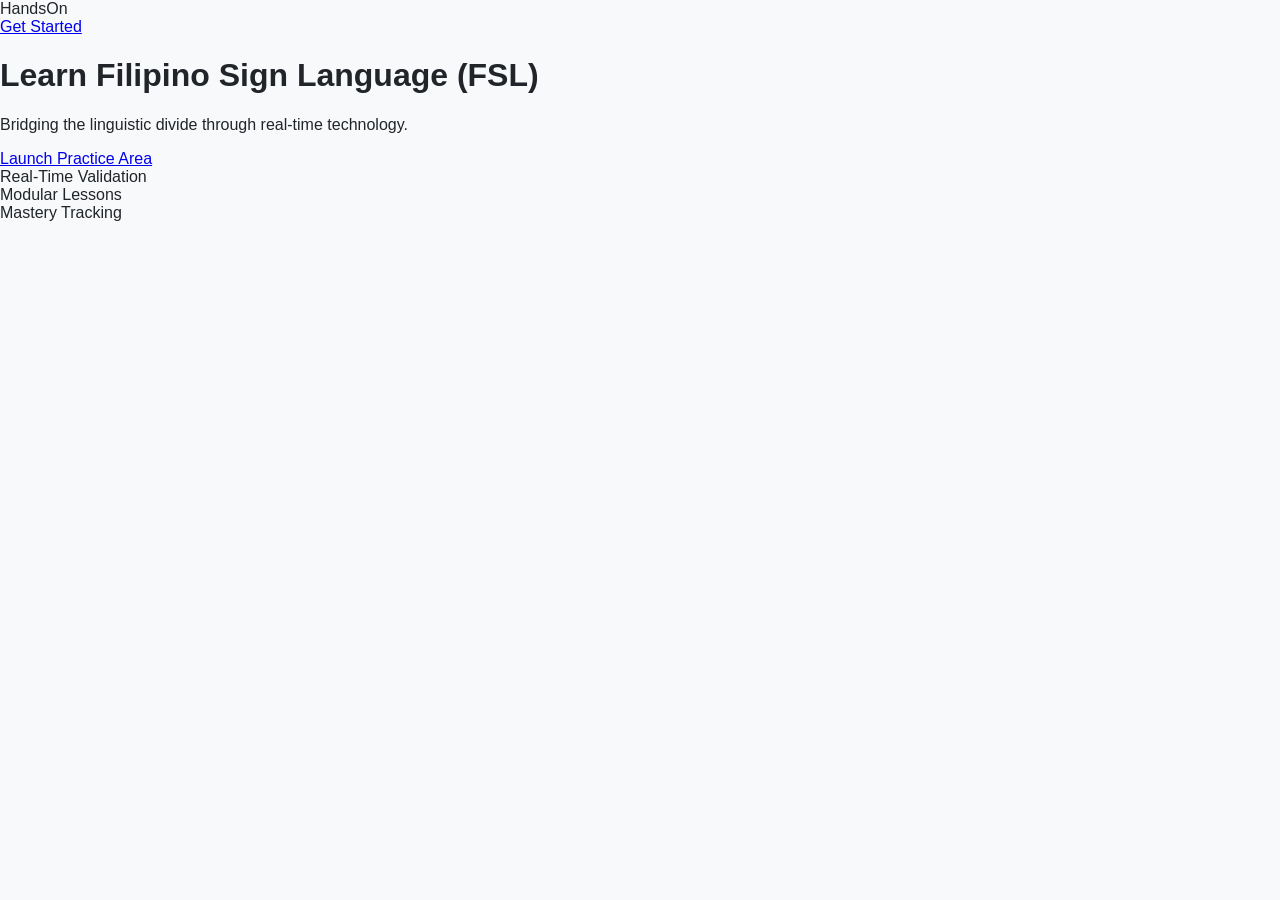
==== index.html @ fa8d662f "Add files via upload base code" ====
<!DOCTYPE html>
<html lang="en">
<head>
    <meta charset="UTF-8">
    <meta name="viewport" content="width=device-width, initial-scale=1.0">
    <title>HandsOn - FSL Learning Platform</title>
    <link rel="stylesheet" href="css/style.css">
    <link rel="stylesheet" href="css/responsive.css">
</head>
<body>
    <nav class="navbar">
        <div class="logo">HandsOn</div>
        <a href="dashboard.html" class="btn-primary">Get Started</a>
    </nav>

    <header class="hero">
        <h1>Learn Filipino Sign Language (FSL)</h1>
        <p>Bridging the linguistic divide through real-time technology.</p>
        <div class="hero-actions">
            <a href="dashboard.html" class="cta-button">Launch Practice Area</a>
        </div>
    </header>

    <section class="features">
        <div class="feature-card">Real-Time Validation</div>
        <div class="feature-card">Modular Lessons</div>
        <div class="feature-card">Mastery Tracking</div>
    </section>
</body>
</html>
---- css/style.css ----
:root {
    --primary-blue: #0047AB;
    --bg-light: #f8f9fa;
    --text-dark: #212529;
    --card-shadow: 0 4px 12px rgba(0,0,0,0.1);
}

body { margin: 0; font-family: sans-serif; background: var(--bg-light); color: var(--text-dark); }

/* Dashboard Grid Layout */
.dashboard-layout {
    display: grid;
    grid-template-columns: 250px 1fr;
    height: 100vh;
}

.video-container {
    position: relative;
    background: #000;
    border-radius: 12px;
    overflow: hidden;
    height: 400px;
}

#webcam { width: 100%; height: 100%; object-fit: cover; }

.card {
    background: white;
    padding: 20px;
    border-radius: 12px;
    box-shadow: var(--card-shadow);
    margin-bottom: 20px;
}
---- css/responsive.css ----
/* Tablet Landscape (1024x768) */
@media (max-width: 1024px) {
    .dashboard-layout {
        grid-template-columns: 80px 1fr; /* Collapse sidebar to icons */
    }
    .user-profile p { display: none; }
}

/* Minimum Laptop Target (1366x768) */
@media (max-width: 1366px) {
    .video-container { height: 350px; }
}
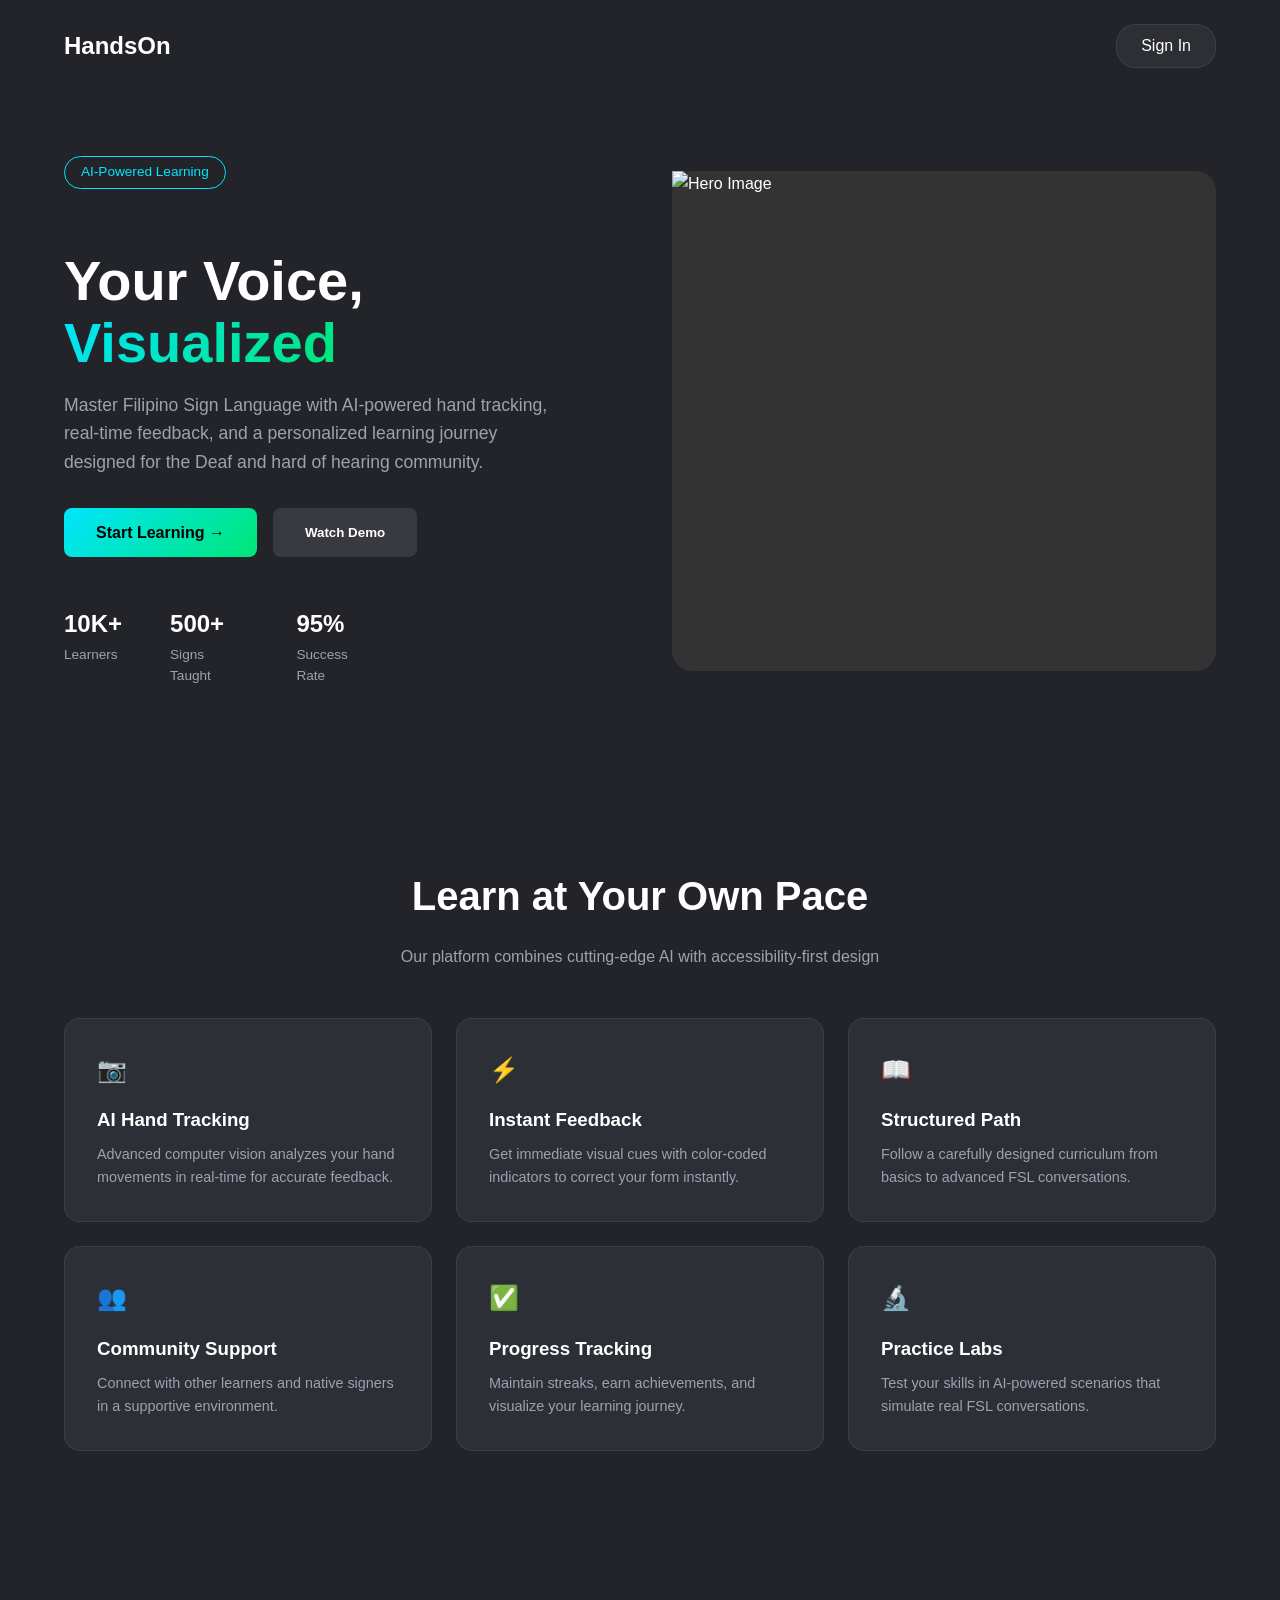
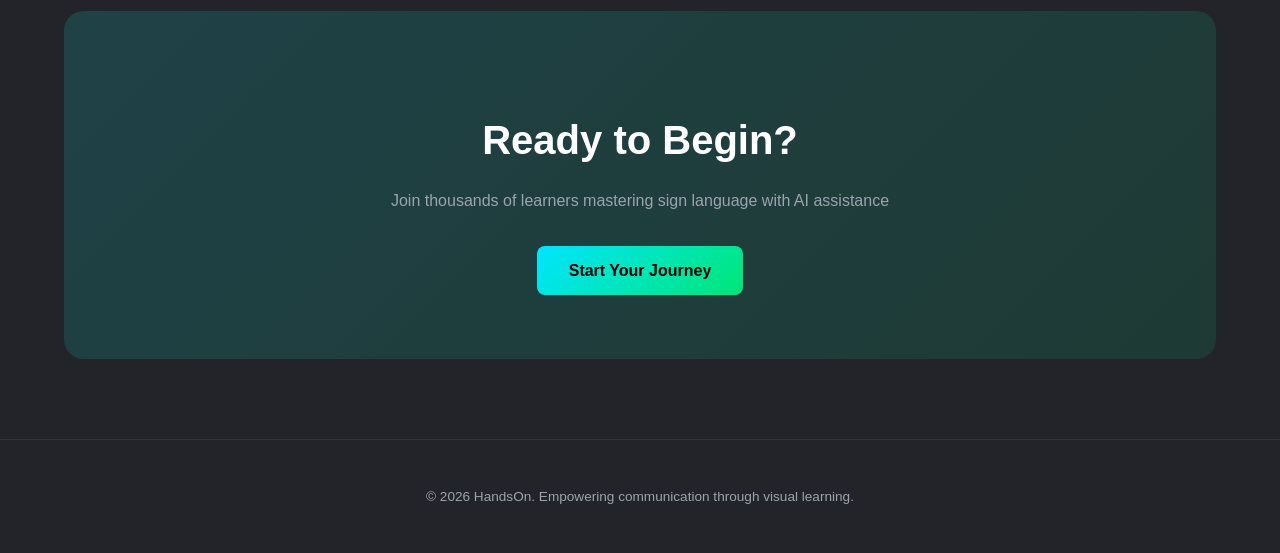
==== commit dd488bb3: "Updated the routing and the main flow of the site" ====
--- a/index.html
+++ b/index.html
@@ -1,30 +1,96 @@
-<!DOCTYPE html>
-<html lang="en">
-<head>
-    <meta charset="UTF-8">
-    <meta name="viewport" content="width=device-width, initial-scale=1.0">
-    <title>HandsOn - FSL Learning Platform</title>
-    <link rel="stylesheet" href="css/style.css">
-    <link rel="stylesheet" href="css/responsive.css">
-</head>
-<body>
-    <nav class="navbar">
-        <div class="logo">HandsOn</div>
-        <a href="dashboard.html" class="btn-primary">Get Started</a>
-    </nav>
-
-    <header class="hero">
-        <h1>Learn Filipino Sign Language (FSL)</h1>
-        <p>Bridging the linguistic divide through real-time technology.</p>
-        <div class="hero-actions">
-            <a href="dashboard.html" class="cta-button">Launch Practice Area</a>
-        </div>
-    </header>
-
-    <section class="features">
-        <div class="feature-card">Real-Time Validation</div>
-        <div class="feature-card">Modular Lessons</div>
-        <div class="feature-card">Mastery Tracking</div>
-    </section>
-</body>
+<!DOCTYPE html>
+<html lang="en">
+<head>
+    <meta charset="UTF-8">
+    <meta name="viewport" content="width=device-width, initial-scale=1.0">
+    <title>HandsOn - FSL Learning</title>
+    <link rel="stylesheet" href="css/style.css">
+</head>
+<body>
+    <nav class="navbar">
+        <div class="logo">HandsOn</div>
+        <a href="login.html" class="btn-signin" style="text-decoration: none;">Sign In</a>
+    </nav>
+
+    <header class="hero">
+        <div class="hero-content">
+            <span class="pill-badge">AI-Powered Learning</span>
+            <h1>Your Voice,<br><span class="text-gradient">Visualized</span></h1>
+            <p>Master Filipino Sign Language with AI-powered hand tracking, real-time feedback, and a personalized learning journey designed for the Deaf and hard of hearing community.</p>
+            
+            <div class="hero-actions">
+                <a href="login.html" class="btn-primary">Start Learning →</a>
+                <button class="btn-secondary">Watch Demo</button>
+            </div>
+
+            <div class="hero-stats">
+                <div class="stat">
+                    <h3>10K+</h3>
+                    <p>Learners</p>
+                </div>
+                <div class="stat">
+                    <h3>500+</h3>
+                    <p>Signs Taught</p>
+                </div>
+                <div class="stat">
+                    <h3>95%</h3>
+                    <p>Success Rate</p>
+                </div>
+            </div>
+        </div>
+        <div class="hero-image">
+            <img src="images/hero-image.jpg" alt="Hero Image">
+        </div>
+    </header>
+
+    <section class="features-section">
+        <h2>Learn at Your Own Pace</h2>
+        <p>Our platform combines cutting-edge AI with accessibility-first design</p>
+        
+        <div class="features-grid">
+            <div class="feature-card">
+                <div class="feature-icon">📷</div>
+                <h3>AI Hand Tracking</h3>
+                <p>Advanced computer vision analyzes your hand movements in real-time for accurate feedback.</p>
+            </div>
+            <div class="feature-card">
+                <div class="feature-icon">⚡</div>
+                <h3>Instant Feedback</h3>
+                <p>Get immediate visual cues with color-coded indicators to correct your form instantly.</p>
+            </div>
+            <div class="feature-card">
+                <div class="feature-icon">📖</div>
+                <h3>Structured Path</h3>
+                <p>Follow a carefully designed curriculum from basics to advanced FSL conversations.</p>
+            </div>
+            <div class="feature-card">
+                <div class="feature-icon">👥</div>
+                <h3>Community Support</h3>
+                <p>Connect with other learners and native signers in a supportive environment.</p>
+            </div>
+            <div class="feature-card">
+                <div class="feature-icon">✅</div>
+                <h3>Progress Tracking</h3>
+                <p>Maintain streaks, earn achievements, and visualize your learning journey.</p>
+            </div>
+            <div class="feature-card">
+                <div class="feature-icon">🔬</div>
+                <h3>Practice Labs</h3>
+                <p>Test your skills in AI-powered scenarios that simulate real FSL conversations.</p>
+            </div>
+        </div>
+    </section>
+
+    <section class="cta-section">
+        <div class="cta-box">
+            <h2>Ready to Begin?</h2>
+            <p>Join thousands of learners mastering sign language with AI assistance</p>
+            <a href="login.html" class="btn-primary">Start Your Journey</a>
+        </div>
+    </section>
+
+    <footer>
+        <p>© 2026 HandsOn. Empowering communication through visual learning.</p>
+    </footer>
+</body>
 </html>
--- a/css/style.css
+++ b/css/style.css
@@ -1,33 +1,680 @@
-:root {
-    --primary-blue: #0047AB;
-    --bg-light: #f8f9fa;
-    --text-dark: #212529;
-    --card-shadow: 0 4px 12px rgba(0,0,0,0.1);
-}
-
-body { margin: 0; font-family: sans-serif; background: var(--bg-light); color: var(--text-dark); }
-
-/* Dashboard Grid Layout */
-.dashboard-layout {
-    display: grid;
-    grid-template-columns: 250px 1fr;
-    height: 100vh;
-}
-
-.video-container {
-    position: relative;
-    background: #000;
-    border-radius: 12px;
-    overflow: hidden;
-    height: 400px;
-}
-
-#webcam { width: 100%; height: 100%; object-fit: cover; }
-
-.card {
-    background: white;
-    padding: 20px;
-    border-radius: 12px;
-    box-shadow: var(--card-shadow);
-    margin-bottom: 20px;
-}+/* css/style.css */
+
+/* --- Global Variables --- */
+:root {
+    /* General & Landing Variables */
+    --bg-dark: #22242a; 
+    --bg-card: #2c2f36; 
+    --text-light: #ffffff;
+    --text-muted: #9ca3af;
+    --gradient-primary: linear-gradient(135deg, #00e5ff, #00e676);
+    --border-subtle: rgba(255, 255, 255, 0.08);
+
+    /* Dashboard Specific Variables */
+    --bg-darker: #1f2128;
+    --dash-card: #2c2f36;
+    --text-main: #ffffff;
+    --text-dim: #9ca3af;
+    --state-green: #34d399;
+    --state-blue: #0ea5e9;
+    --state-locked: #374151;
+    --border-line: rgba(255, 255, 255, 0.1);
+}
+
+body {
+    margin: 0;
+    font-family: 'Inter', -apple-system, sans-serif;
+    background-color: var(--bg-dark);
+    color: var(--text-light);
+    line-height: 1.6;
+}
+
+/* --- Navigation --- */
+.navbar {
+    display: flex;
+    justify-content: space-between;
+    align-items: center;
+    padding: 1.5rem 5%;
+}
+
+.logo {
+    font-size: 1.5rem;
+    font-weight: bold;
+}
+
+.btn-signin {
+    background: transparent;
+    border: 1px solid var(--border-subtle);
+    color: var(--text-light);
+    padding: 0.5rem 1.5rem;
+    border-radius: 20px;
+    cursor: pointer;
+    background-color: rgba(255, 255, 255, 0.05);
+}
+
+/* --- Buttons & Utilities --- */
+.btn-primary {
+    background: var(--gradient-primary);
+    color: #000;
+    font-weight: 600;
+    padding: 0.75rem 2rem;
+    border: none;
+    border-radius: 8px;
+    cursor: pointer;
+    text-decoration: none;
+    display: inline-block;
+}
+
+.btn-secondary {
+    background: rgba(255, 255, 255, 0.1);
+    color: var(--text-light);
+    font-weight: 600;
+    padding: 0.75rem 2rem;
+    border: none;
+    border-radius: 8px;
+    cursor: pointer;
+}
+
+.text-gradient {
+    background: var(--gradient-primary);
+    -webkit-background-clip: text;
+    -webkit-text-fill-color: transparent;
+}
+
+/* --- Hero Section --- */
+.hero {
+    display: flex;
+    padding: 4rem 5%;
+    gap: 4rem;
+    align-items: center;
+}
+
+.hero-content {
+    flex: 1;
+}
+
+.pill-badge {
+    border: 1px solid #00e5ff;
+    color: #00e5ff;
+    padding: 0.3rem 1rem;
+    border-radius: 20px;
+    font-size: 0.85rem;
+    display: inline-block;
+    margin-bottom: 1.5rem;
+}
+
+.hero h1 {
+    font-size: 3.5rem;
+    line-height: 1.1;
+    margin-bottom: 1rem;
+}
+
+.hero p {
+    color: var(--text-muted);
+    font-size: 1.1rem;
+    margin-bottom: 2rem;
+    max-width: 90%;
+}
+
+.hero-actions {
+    display: flex;
+    gap: 1rem;
+    margin-bottom: 3rem;
+}
+
+.hero-stats {
+    display: flex;
+    gap: 3rem;
+}
+
+.stat h3 {
+    font-size: 1.5rem;
+    margin: 0;
+}
+
+.stat p {
+    font-size: 0.85rem;
+    margin: 0;
+}
+
+.hero-image {
+    flex: 1;
+    background: #333; 
+    height: 500px;
+    border-radius: 20px;
+    position: relative;
+}
+
+/* --- Features Section --- */
+.features-section {
+    padding: 5rem 5%;
+    text-align: center;
+}
+
+.features-section h2 {
+    font-size: 2.5rem;
+    margin-bottom: 0.5rem;
+}
+
+.features-section > p {
+    color: var(--text-muted);
+    margin-bottom: 3rem;
+}
+
+.features-grid {
+    display: grid;
+    grid-template-columns: repeat(3, 1fr);
+    gap: 1.5rem;
+}
+
+.feature-card {
+    background-color: var(--bg-card);
+    padding: 2rem;
+    border-radius: 16px;
+    text-align: left;
+    border: 1px solid var(--border-subtle);
+}
+
+.feature-icon {
+    color: #00e5ff;
+    font-size: 1.5rem;
+    margin-bottom: 1rem;
+}
+
+.feature-card h3 {
+    margin-top: 0;
+    margin-bottom: 0.5rem;
+}
+
+.feature-card p {
+    color: var(--text-muted);
+    font-size: 0.9rem;
+    margin: 0;
+}
+
+/* --- Bottom CTA Section --- */
+.cta-section {
+    padding: 5rem 5%;
+}
+
+.cta-box {
+    background: linear-gradient(135deg, #1f4247, #1e3a34);
+    padding: 4rem 2rem;
+    text-align: center;
+    border-radius: 20px;
+}
+
+.cta-box h2 {
+    font-size: 2.5rem;
+    margin-bottom: 0.5rem;
+}
+
+.cta-box p {
+    color: var(--text-muted);
+    margin-bottom: 2rem;
+}
+
+footer {
+    text-align: center;
+    padding: 2rem;
+    color: var(--text-muted);
+    font-size: 0.85rem;
+    border-top: 1px solid var(--border-subtle);
+}
+
+/* --- Authentication Layout --- */
+.auth-layout {
+    margin: 0;
+    height: 100vh;
+    display: flex;
+    background-color: var(--bg-dark);
+}
+
+.auth-container {
+    display: flex;
+    width: 100%;
+    height: 100%;
+}
+
+.auth-banner {
+    flex: 1;
+    background: linear-gradient(rgba(0, 0, 0, 0.3), rgba(0, 0, 0, 0.7)), url('../assets/hands-bg.jpg') center/cover;
+    display: flex;
+    align-items: flex-end;
+    padding: 4rem;
+    position: relative;
+}
+
+.banner-text h2 {
+    font-size: 2.5rem;
+    margin-bottom: 1rem;
+}
+
+.banner-text p {
+    color: var(--text-light);
+    opacity: 0.9;
+    font-size: 1.1rem;
+    max-width: 90%;
+}
+
+.auth-form-section {
+    flex: 1;
+    padding: 4rem 10%;
+    display: flex;
+    flex-direction: column;
+    justify-content: center;
+    background-color: var(--bg-dark);
+}
+
+.back-link {
+    color: var(--text-muted);
+    text-decoration: none;
+    font-size: 0.9rem;
+    margin-bottom: 2rem;
+    display: inline-block;
+}
+
+.auth-header h1 {
+    font-size: 2rem;
+    margin-bottom: 0.5rem;
+}
+
+.auth-header p {
+    color: var(--text-muted);
+    margin-bottom: 2.5rem;
+}
+
+.input-group {
+    margin-bottom: 1.5rem;
+}
+
+.input-group label {
+    display: block;
+    margin-bottom: 0.5rem;
+    font-size: 0.9rem;
+    font-weight: 500;
+}
+
+.input-wrapper {
+    position: relative;
+    display: flex;
+    align-items: center;
+    background-color: var(--bg-card);
+    border: 1px solid var(--border-subtle);
+    border-radius: 8px;
+    padding: 0 1rem;
+}
+
+.input-wrapper input {
+    background: transparent;
+    border: none;
+    color: var(--text-light);
+    width: 100%;
+    padding: 1rem 0.5rem;
+    outline: none;
+}
+
+.input-wrapper input::placeholder {
+    color: var(--text-muted);
+}
+
+.icon, .icon-right {
+    color: var(--text-muted);
+    opacity: 0.7;
+}
+
+.icon-right {
+    cursor: pointer;
+}
+
+.form-actions {
+    text-align: right;
+    margin-bottom: 2rem;
+}
+
+.forgot-link, .auth-switch a {
+    color: #00e5ff;
+    text-decoration: none;
+    font-size: 0.9rem;
+}
+
+.auth-submit {
+    width: 100%;
+    padding: 1rem;
+    font-size: 1rem;
+    margin-bottom: 1.5rem;
+}
+
+.auth-switch {
+    text-align: center;
+    color: var(--text-muted);
+    font-size: 0.9rem;
+}
+
+.visual-alert {
+    display: flex;
+    align-items: center;
+    gap: 1rem;
+    background-color: rgba(255, 255, 255, 0.03);
+    border: 1px solid var(--border-subtle);
+    padding: 1rem;
+    border-radius: 8px;
+    margin-top: 2rem;
+}
+
+.visual-alert p {
+    margin: 0;
+    font-size: 0.85rem;
+    color: var(--text-muted);
+}
+
+/* ==========================================================================
+   DASHBOARD SPECIFIC STYLES
+   ========================================================================== */
+
+.dashboard-body {
+    background-color: var(--bg-darker);
+    height: 100vh;
+    display: flex;
+    flex-direction: column;
+    overflow: hidden;
+}
+
+/* --- Top Header --- */
+.dash-header {
+    display: flex;
+    justify-content: space-between;
+    align-items: center;
+    padding: 1.5rem 3rem;
+    border-bottom: 1px solid var(--border-line);
+}
+
+.dash-title h1 { margin: 0; font-size: 1.5rem; }
+.dash-title p { margin: 0; color: var(--text-dim); font-size: 0.9rem; }
+
+.dash-controls {
+    display: flex;
+    gap: 1.5rem;
+}
+
+.icon-btn {
+    background: transparent;
+    border: none;
+    font-size: 1.5rem;
+    cursor: pointer;
+    color: var(--text-dim);
+    transition: color 0.2s;
+}
+.icon-btn:hover { color: var(--text-main); }
+
+/* --- Dropdown Menus --- */
+.dropdown-wrapper { position: relative; }
+
+.dropdown-menu {
+    display: none;
+    position: absolute;
+    right: 0;
+    top: 120%;
+    background: var(--dash-card);
+    border: 1px solid var(--border-line);
+    border-radius: 12px;
+    width: 280px;
+    box-shadow: 0 10px 25px rgba(0,0,0,0.5);
+    z-index: 100;
+}
+
+.dropdown-menu.show { display: block; }
+
+.dropdown-header, .profile-header {
+    padding: 1.2rem;
+    border-bottom: 1px solid var(--border-line);
+}
+
+.dropdown-header h4, .profile-header h4 { margin: 0 0 0.2rem 0; }
+.dropdown-header p, .profile-header p { margin: 0; font-size: 0.8rem; color: var(--text-dim); }
+
+.profile-header {
+    display: flex;
+    align-items: center;
+    gap: 1rem;
+}
+
+.avatar-large {
+    width: 40px; height: 40px;
+    background: var(--gradient-primary);
+    border-radius: 50%;
+    display: flex; align-items: center; justify-content: center;
+    color: black;
+}
+
+.dropdown-item {
+    display: flex;
+    align-items: center;
+    gap: 1rem;
+    padding: 1rem 1.2rem;
+    color: var(--text-main);
+    text-decoration: none;
+    transition: background 0.2s;
+}
+.dropdown-item:hover { background: rgba(255,255,255,0.05); }
+
+.divider { height: 1px; background: var(--border-line); }
+.logout-text { color: #f87171; }
+
+/* Toggle Switches */
+.toggle-row {
+    display: flex;
+    justify-content: space-between;
+    align-items: center;
+    padding: 1rem 1.2rem;
+    border-bottom: 1px solid var(--border-line);
+}
+
+.toggle-info { display: flex; gap: 0.8rem; align-items: flex-start; }
+.toggle-info strong { display: block; font-size: 0.9rem; }
+.toggle-info span { font-size: 0.75rem; color: var(--text-dim); }
+
+.switch {
+    position: relative;
+    display: inline-block;
+    width: 40px; height: 20px;
+}
+.switch input { opacity: 0; width: 0; height: 0; }
+.slider {
+    position: absolute; cursor: pointer;
+    top: 0; left: 0; right: 0; bottom: 0;
+    background-color: var(--state-locked);
+    transition: .4s; border-radius: 34px;
+}
+.slider:before {
+    position: absolute; content: "";
+    height: 16px; width: 16px;
+    left: 2px; bottom: 2px;
+    background-color: white;
+    transition: .4s; border-radius: 50%;
+}
+input:checked + .slider { background-color: var(--state-green); }
+input:checked + .slider:before { transform: translateX(20px); }
+
+.dropdown-footer {
+    padding: 1rem 1.2rem;
+    font-size: 0.75rem;
+    color: var(--text-dim);
+}
+
+/* --- Main Grid Layout --- */
+.dash-grid {
+    display: grid;
+    grid-template-columns: 320px 1fr 320px;
+    gap: 2rem;
+    padding: 2rem 3rem;
+    flex: 1;
+    overflow-y: auto;
+}
+
+/* --- Left Timeline --- */
+.category-header {
+    display: flex;
+    align-items: center;
+    gap: 1rem;
+    margin-bottom: 2rem;
+}
+
+.category-number {
+    background: var(--state-blue);
+    color: white;
+    width: 32px; height: 32px;
+    border-radius: 50%;
+    display: flex; align-items: center; justify-content: center;
+    font-weight: bold;
+}
+
+.category-header h2 { margin: 0 0 0.2rem 0; font-size: 1.2rem; }
+.category-header p { margin: 0; font-size: 0.85rem; color: var(--text-dim); }
+
+.timeline-track {
+    border-left: 2px solid var(--state-green);
+    margin-left: 15px;
+    padding-left: 25px;
+    display: flex;
+    flex-direction: column;
+    gap: 1rem;
+}
+
+.lesson-card {
+    position: relative;
+    padding: 1rem 1.5rem;
+    border-radius: 12px;
+    display: flex;
+    align-items: center;
+    gap: 1rem;
+    font-weight: 600;
+}
+
+.lesson-card.completed {
+    background-color: var(--state-green);
+    color: #064e3b;
+}
+
+.lesson-card.active {
+    background-color: var(--state-blue);
+    color: white;
+}
+
+.lesson-card.locked {
+    background-color: var(--state-locked);
+    color: var(--text-dim);
+}
+
+/* Timeline Dots */
+.lesson-card::before {
+    content: '';
+    position: absolute;
+    left: -32px;
+    width: 12px; height: 12px;
+    border-radius: 50%;
+    background: var(--state-blue);
+}
+
+.lesson-card.completed::before { background: var(--state-green); }
+.lesson-card.locked::before { background: var(--state-locked); }
+
+.check-badge {
+    margin-left: auto;
+    background: rgba(255,255,255,0.3);
+    width: 24px; height: 24px;
+    border-radius: 50%;
+    display: flex; align-items: center; justify-content: center;
+}
+
+/* --- Center Practice Area --- */
+.ai-lab-card {
+    background: var(--dash-card);
+    border-radius: 20px;
+    height: 100%;
+    min-height: 500px;
+    position: relative;
+    overflow: hidden;
+}
+
+.video-container {
+    width: 100%; height: 100%;
+    position: relative;
+    background: #222;
+}
+
+#webcam, #output_canvas {
+    width: 100%; height: 100%;
+    position: absolute;
+    top: 0; left: 0;
+    object-fit: cover;
+}
+
+.lab-overlay {
+    position: absolute;
+    top: 0; left: 0; right: 0; bottom: 0;
+    background: var(--dash-card);
+    display: flex;
+    flex-direction: column;
+    align-items: center;
+    justify-content: center;
+    text-align: center;
+    z-index: 10;
+}
+
+.lab-icon {
+    font-size: 3rem;
+    color: var(--text-dim);
+    margin-bottom: 1rem;
+}
+
+.btn-unlock {
+    background: rgba(255,255,255,0.1);
+    color: white;
+    border: none;
+    padding: 0.8rem 1.5rem;
+    border-radius: 20px;
+    margin-top: 1.5rem;
+    cursor: not-allowed;
+}
+
+/* --- Right Analytics --- */
+.dash-analytics {
+    display: flex;
+    flex-direction: column;
+    gap: 1.5rem;
+}
+
+.dash-card {
+    background: var(--dash-card);
+    border-radius: 16px;
+    padding: 1.5rem;
+    border: 1px solid var(--border-line);
+}
+
+.card-header-flex { display: flex; align-items: center; gap: 1rem; margin-bottom: 1rem; }
+.icon-circle {
+    width: 48px; height: 48px;
+    border-radius: 50%;
+    display: flex; align-items: center; justify-content: center;
+    font-size: 1.5rem;
+}
+.blue-bg { background: rgba(14, 165, 233, 0.2); color: var(--state-blue); }
+
+.card-subtitle { margin: 0; font-size: 0.85rem; color: var(--text-dim); }
+.card-stat { margin: 0; font-size: 1.8rem; }
+.card-link { color: var(--state-blue); text-decoration: none; font-size: 0.85rem; font-weight: bold; }
+
+.card-title { margin: 0 0 1.5rem 0; font-size: 1.1rem; }
+
+.progress-item { margin-bottom: 1.2rem; }
+.progress-labels { display: flex; justify-content: space-between; font-size: 0.85rem; margin-bottom: 0.4rem; color: var(--text-dim); }
+.progress-bar-bg { background: var(--state-locked); height: 6px; border-radius: 3px; overflow: hidden; }
+.progress-fill { height: 100%; border-radius: 3px; }
+.green-fill { background: var(--state-green); }
+
+.pro-tip-card {
+    background: rgba(20, 83, 45, 0.2);
+    border: 1px solid rgba(52, 211, 153, 0.3);
+}
+.pro-tip-card p { margin: 0; font-size: 0.9rem; color: #a7f3d0; line-height: 1.5; }
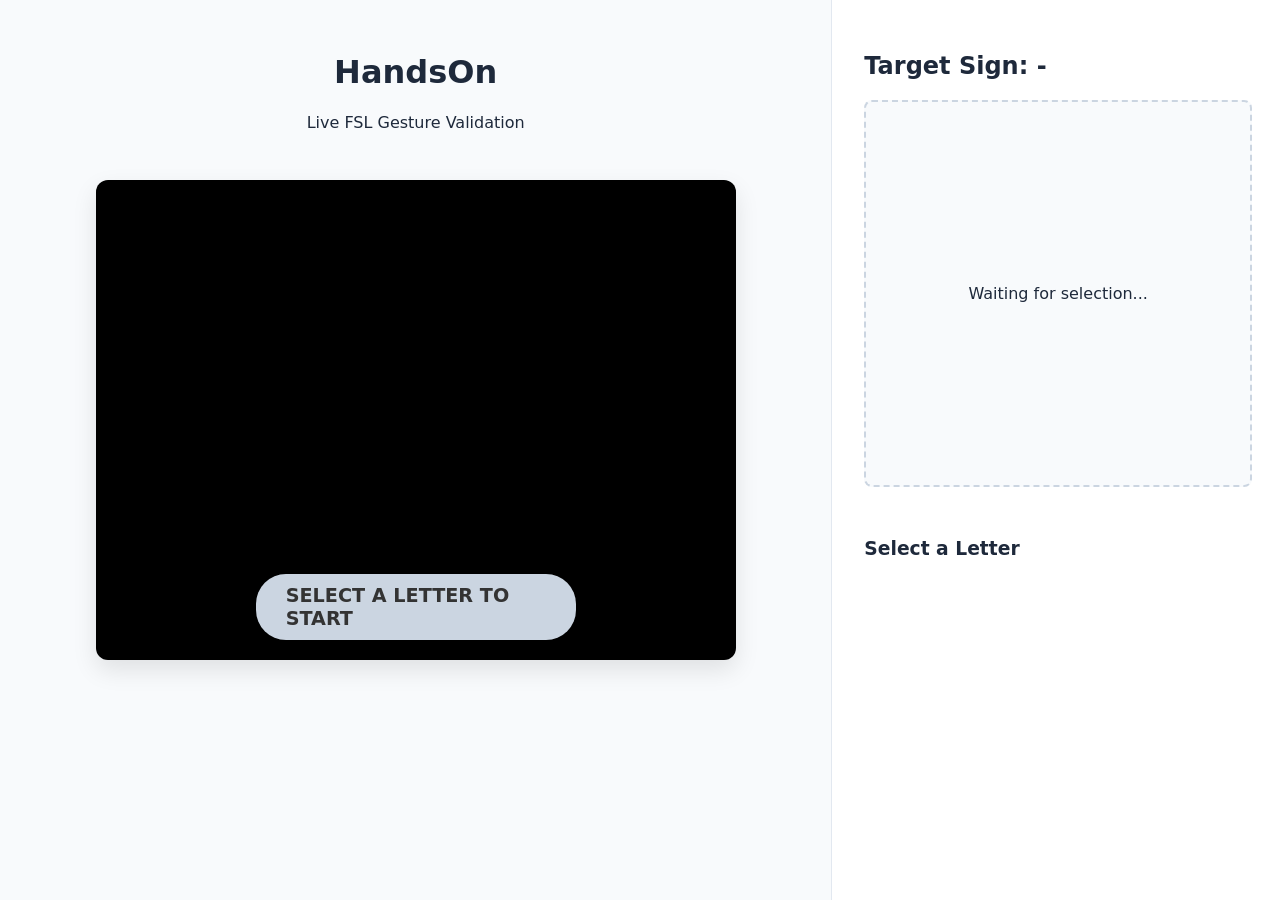
==== commit f1f6a594: "Add files via upload" ====
--- a/index.html
+++ b/index.html
@@ -1,96 +1,53 @@
-<!DOCTYPE html>
-<html lang="en">
-<head>
-    <meta charset="UTF-8">
-    <meta name="viewport" content="width=device-width, initial-scale=1.0">
-    <title>HandsOn - FSL Learning</title>
-    <link rel="stylesheet" href="css/style.css">
-</head>
-<body>
-    <nav class="navbar">
-        <div class="logo">HandsOn</div>
-        <a href="login.html" class="btn-signin" style="text-decoration: none;">Sign In</a>
-    </nav>
-
-    <header class="hero">
-        <div class="hero-content">
-            <span class="pill-badge">AI-Powered Learning</span>
-            <h1>Your Voice,<br><span class="text-gradient">Visualized</span></h1>
-            <p>Master Filipino Sign Language with AI-powered hand tracking, real-time feedback, and a personalized learning journey designed for the Deaf and hard of hearing community.</p>
-            
-            <div class="hero-actions">
-                <a href="login.html" class="btn-primary">Start Learning →</a>
-                <button class="btn-secondary">Watch Demo</button>
-            </div>
-
-            <div class="hero-stats">
-                <div class="stat">
-                    <h3>10K+</h3>
-                    <p>Learners</p>
-                </div>
-                <div class="stat">
-                    <h3>500+</h3>
-                    <p>Signs Taught</p>
-                </div>
-                <div class="stat">
-                    <h3>95%</h3>
-                    <p>Success Rate</p>
-                </div>
-            </div>
-        </div>
-        <div class="hero-image">
-            <img src="images/hero-image.jpg" alt="Hero Image">
-        </div>
-    </header>
-
-    <section class="features-section">
-        <h2>Learn at Your Own Pace</h2>
-        <p>Our platform combines cutting-edge AI with accessibility-first design</p>
-        
-        <div class="features-grid">
-            <div class="feature-card">
-                <div class="feature-icon">📷</div>
-                <h3>AI Hand Tracking</h3>
-                <p>Advanced computer vision analyzes your hand movements in real-time for accurate feedback.</p>
-            </div>
-            <div class="feature-card">
-                <div class="feature-icon">⚡</div>
-                <h3>Instant Feedback</h3>
-                <p>Get immediate visual cues with color-coded indicators to correct your form instantly.</p>
-            </div>
-            <div class="feature-card">
-                <div class="feature-icon">📖</div>
-                <h3>Structured Path</h3>
-                <p>Follow a carefully designed curriculum from basics to advanced FSL conversations.</p>
-            </div>
-            <div class="feature-card">
-                <div class="feature-icon">👥</div>
-                <h3>Community Support</h3>
-                <p>Connect with other learners and native signers in a supportive environment.</p>
-            </div>
-            <div class="feature-card">
-                <div class="feature-icon">✅</div>
-                <h3>Progress Tracking</h3>
-                <p>Maintain streaks, earn achievements, and visualize your learning journey.</p>
-            </div>
-            <div class="feature-card">
-                <div class="feature-icon">🔬</div>
-                <h3>Practice Labs</h3>
-                <p>Test your skills in AI-powered scenarios that simulate real FSL conversations.</p>
-            </div>
-        </div>
-    </section>
-
-    <section class="cta-section">
-        <div class="cta-box">
-            <h2>Ready to Begin?</h2>
-            <p>Join thousands of learners mastering sign language with AI assistance</p>
-            <a href="login.html" class="btn-primary">Start Your Journey</a>
-        </div>
-    </section>
-
-    <footer>
-        <p>© 2026 HandsOn. Empowering communication through visual learning.</p>
-    </footer>
-</body>
+<!DOCTYPE html>
+<html lang="en">
+<head>
+    <meta charset="UTF-8">
+    <meta name="viewport" content="width=device-width, initial-scale=1.0">
+    <title>HandsOn - FSL Validator</title>
+    <link rel="stylesheet" href="./src/css/main.css">
+    
+    <script src="https://cdn.jsdelivr.net/npm/@mediapipe/camera_utils/camera_utils.js" crossorigin="anonymous"></script>
+    <script src="https://cdn.jsdelivr.net/npm/@mediapipe/control_utils/control_utils.js" crossorigin="anonymous"></script>
+    <script src="https://cdn.jsdelivr.net/npm/@mediapipe/drawing_utils/drawing_utils.js" crossorigin="anonymous"></script>
+    <script src="https://cdn.jsdelivr.net/npm/@mediapipe/hands/hands.js" crossorigin="anonymous"></script>
+</head>
+<body>
+    <div class="app-layout">
+        
+        <main class="camera-section">
+            <div class="header">
+                <h1>HandsOn</h1>
+                <p>Live FSL Gesture Validation</p>
+            </div>
+            
+            <div class="video-container">
+                <video class="input-video" playsinline></video>
+                <canvas class="output-canvas" width="640" height="480"></canvas>
+                
+                <div id="status-badge" class="status-badge waiting">
+                    Select a letter to start
+                </div>
+            </div>
+        </main>
+
+        <aside class="sidebar">
+            <div class="target-display">
+                <h2>Target Sign: <span id="current-target-text">-</span></h2>
+                <div class="image-box">
+                    <img id="reference-image" src="" alt="Select a letter" style="display: none;">
+                    <p id="placeholder-text">Waiting for selection...</p>
+                </div>
+            </div>
+
+            <div class="controls">
+                <h3>Select a Letter</h3>
+                <div class="keyboard-grid" id="keyboard">
+                    </div>
+            </div>
+        </aside>
+
+    </div>
+
+    <script type="module" src="./src/js/main.js"></script>
+</body>
 </html>
--- a/src/css/main.css
+++ b/src/css/main.css
@@ -0,0 +1,129 @@
+:root {
+    --primary: #2563eb;
+    --bg-color: #f8fafc;
+    --panel-bg: #ffffff;
+    --text-main: #1e293b;
+    --success: #16a34a;
+    --error: #dc2626;
+    --waiting: #cbd5e1;
+}
+
+body {
+    margin: 0;
+    font-family: system-ui, -apple-system, sans-serif;
+    background-color: var(--bg-color);
+    color: var(--text-main);
+}
+
+.app-layout {
+    display: flex;
+    height: 100vh;
+    max-width: 1400px;
+    margin: 0 auto;
+}
+
+/* --- Main Camera Area --- */
+.camera-section {
+    flex: 2;
+    padding: 2rem;
+    display: flex;
+    flex-direction: column;
+    align-items: center;
+}
+
+.header {
+    text-align: center;
+    margin-bottom: 2rem;
+}
+
+.video-container {
+    position: relative;
+    border-radius: 12px;
+    overflow: hidden;
+    box-shadow: 0 10px 25px rgba(0,0,0,0.1);
+    background: #000;
+}
+
+.input-video {
+    display: none;
+}
+
+.output-canvas {
+    display: block;
+}
+
+/* The Live Feedback Badge */
+.status-badge {
+    position: absolute;
+    bottom: 20px;
+    left: 50%;
+    transform: translateX(-50%);
+    padding: 10px 30px;
+    border-radius: 30px;
+    font-weight: bold;
+    font-size: 1.2rem;
+    color: white;
+    text-transform: uppercase;
+    transition: all 0.3s ease;
+    box-shadow: 0 4px 6px rgba(0,0,0,0.2);
+}
+
+.status-badge.waiting { background-color: var(--waiting); color: #333; }
+.status-badge.correct { background-color: var(--success); }
+.status-badge.incorrect { background-color: var(--error); }
+
+/* --- Sidebar --- */
+.sidebar {
+    flex: 1;
+    background-color: var(--panel-bg);
+    border-left: 1px solid #e2e8f0;
+    padding: 2rem;
+    display: flex;
+    flex-direction: column;
+    gap: 2rem;
+}
+
+.image-box {
+    width: 100%;
+    aspect-ratio: 1;
+    background-color: var(--bg-color);
+    border: 2px dashed #cbd5e1;
+    border-radius: 8px;
+    display: flex;
+    align-items: center;
+    justify-content: center;
+    overflow: hidden;
+}
+
+.image-box img {
+    width: 100%;
+    height: 100%;
+    object-fit: cover;
+}
+
+.keyboard-grid {
+    display: grid;
+    grid-template-columns: repeat(5, 1fr);
+    gap: 8px;
+}
+
+.letter-btn {
+    padding: 12px 0;
+    border: 1px solid #e2e8f0;
+    background: white;
+    border-radius: 6px;
+    font-weight: bold;
+    font-size: 1.1rem;
+    cursor: pointer;
+    transition: all 0.1s;
+}
+
+.letter-btn:hover {
+    background: #f1f5f9;
+}
+
+.letter-btn.active {
+    background: var(--primary);
+    color: white;
+    border-color: var(--primary);
+}
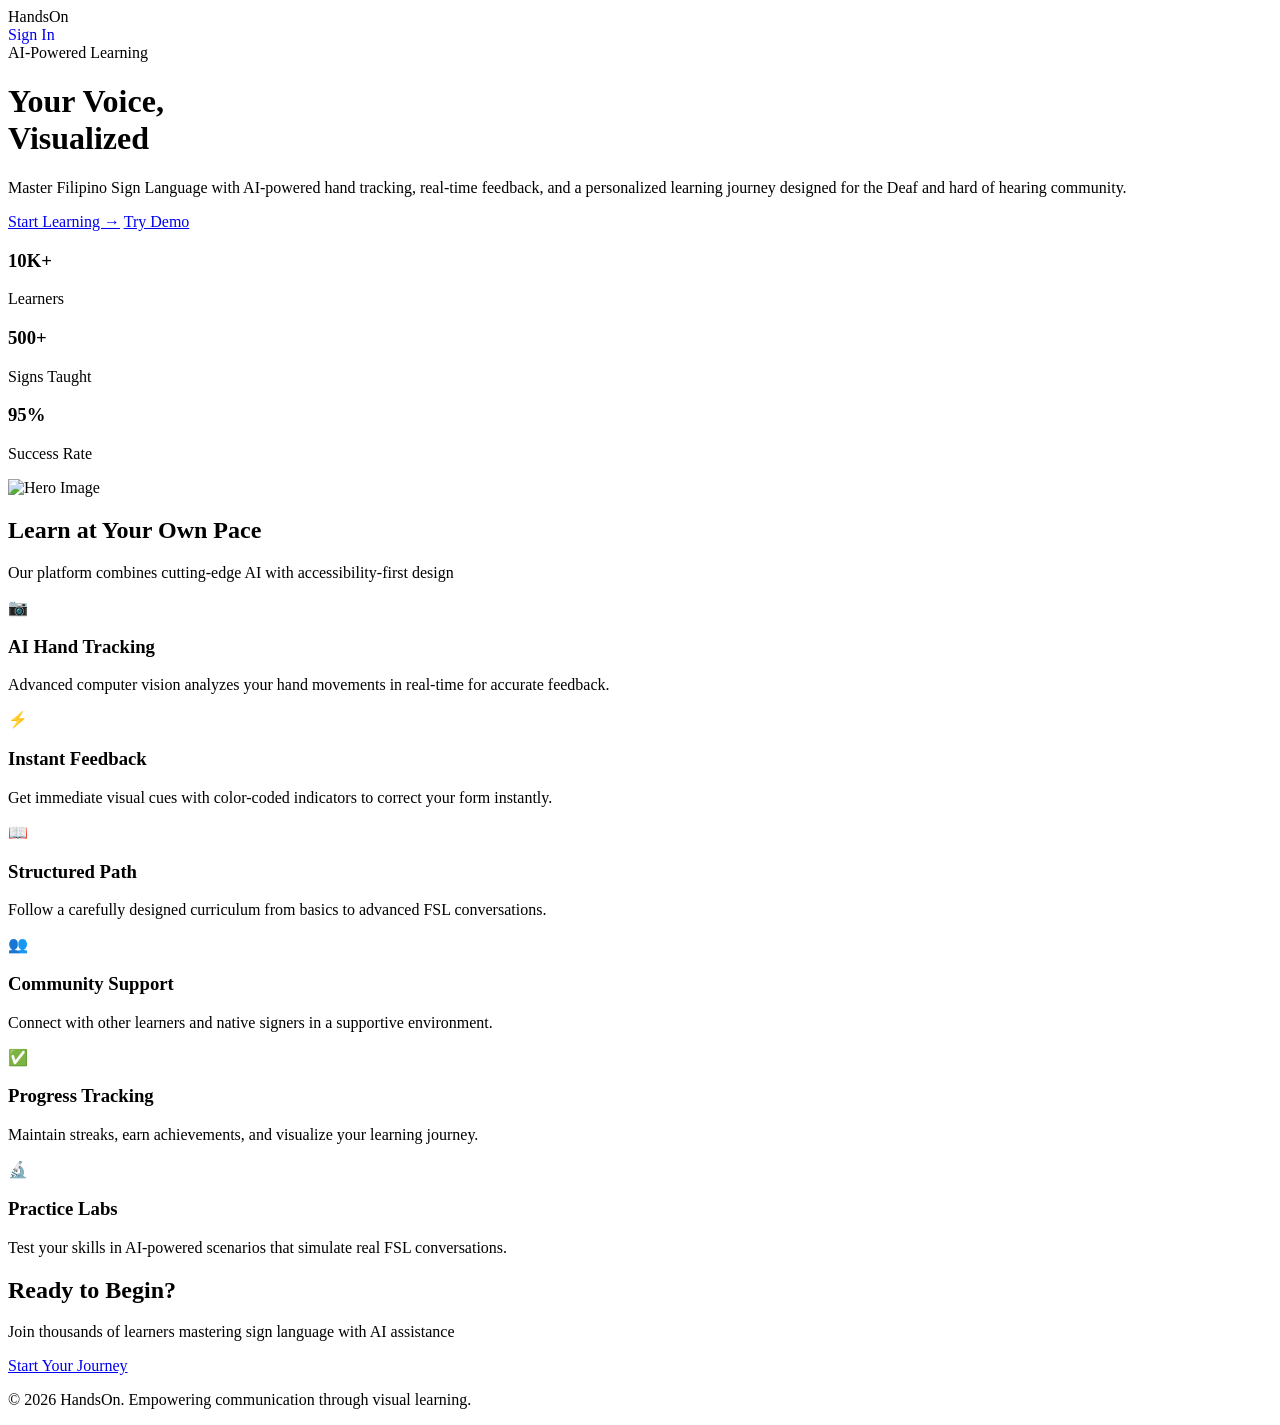
==== commit ccc593a5: "try demo routing" ====
--- a/index.html
+++ b/index.html
@@ -1,53 +1,96 @@
-<!DOCTYPE html>
-<html lang="en">
-<head>
-    <meta charset="UTF-8">
-    <meta name="viewport" content="width=device-width, initial-scale=1.0">
-    <title>HandsOn - FSL Validator</title>
-    <link rel="stylesheet" href="./src/css/main.css">
-    
-    <script src="https://cdn.jsdelivr.net/npm/@mediapipe/camera_utils/camera_utils.js" crossorigin="anonymous"></script>
-    <script src="https://cdn.jsdelivr.net/npm/@mediapipe/control_utils/control_utils.js" crossorigin="anonymous"></script>
-    <script src="https://cdn.jsdelivr.net/npm/@mediapipe/drawing_utils/drawing_utils.js" crossorigin="anonymous"></script>
-    <script src="https://cdn.jsdelivr.net/npm/@mediapipe/hands/hands.js" crossorigin="anonymous"></script>
-</head>
-<body>
-    <div class="app-layout">
-        
-        <main class="camera-section">
-            <div class="header">
-                <h1>HandsOn</h1>
-                <p>Live FSL Gesture Validation</p>
-            </div>
-            
-            <div class="video-container">
-                <video class="input-video" playsinline></video>
-                <canvas class="output-canvas" width="640" height="480"></canvas>
-                
-                <div id="status-badge" class="status-badge waiting">
-                    Select a letter to start
-                </div>
-            </div>
-        </main>
-
-        <aside class="sidebar">
-            <div class="target-display">
-                <h2>Target Sign: <span id="current-target-text">-</span></h2>
-                <div class="image-box">
-                    <img id="reference-image" src="" alt="Select a letter" style="display: none;">
-                    <p id="placeholder-text">Waiting for selection...</p>
-                </div>
-            </div>
-
-            <div class="controls">
-                <h3>Select a Letter</h3>
-                <div class="keyboard-grid" id="keyboard">
-                    </div>
-            </div>
-        </aside>
-
-    </div>
-
-    <script type="module" src="./src/js/main.js"></script>
-</body>
+<!DOCTYPE html>
+<html lang="en">
+<head>
+    <meta charset="UTF-8">
+    <meta name="viewport" content="width=device-width, initial-scale=1.0">
+    <title>HandsOn - FSL Learning</title>
+    <link rel="stylesheet" href="css/style.css">
+</head>
+<body>
+    <nav class="navbar">
+        <div class="logo">HandsOn</div>
+        <a href="login.html" class="btn-signin" style="text-decoration: none;">Sign In</a>
+    </nav>
+
+    <header class="hero">
+        <div class="hero-content">
+            <span class="pill-badge">AI-Powered Learning</span>
+            <h1>Your Voice,<br><span class="text-gradient">Visualized</span></h1>
+            <p>Master Filipino Sign Language with AI-powered hand tracking, real-time feedback, and a personalized learning journey designed for the Deaf and hard of hearing community.</p>
+            
+            <div class="hero-actions">
+                <a href="login.html" class="btn-primary">Start Learning →</a>
+                <a href="demo.html" class="btn-secondary">Try Demo</a>
+            </div>
+
+            <div class="hero-stats">
+                <div class="stat">
+                    <h3>10K+</h3>
+                    <p>Learners</p>
+                </div>
+                <div class="stat">
+                    <h3>500+</h3>
+                    <p>Signs Taught</p>
+                </div>
+                <div class="stat">
+                    <h3>95%</h3>
+                    <p>Success Rate</p>
+                </div>
+            </div>
+        </div>
+        <div class="hero-image">
+            <img src="images/hero-image.jpg" alt="Hero Image">
+        </div>
+    </header>
+
+    <section class="features-section">
+        <h2>Learn at Your Own Pace</h2>
+        <p>Our platform combines cutting-edge AI with accessibility-first design</p>
+        
+        <div class="features-grid">
+            <div class="feature-card">
+                <div class="feature-icon">📷</div>
+                <h3>AI Hand Tracking</h3>
+                <p>Advanced computer vision analyzes your hand movements in real-time for accurate feedback.</p>
+            </div>
+            <div class="feature-card">
+                <div class="feature-icon">⚡</div>
+                <h3>Instant Feedback</h3>
+                <p>Get immediate visual cues with color-coded indicators to correct your form instantly.</p>
+            </div>
+            <div class="feature-card">
+                <div class="feature-icon">📖</div>
+                <h3>Structured Path</h3>
+                <p>Follow a carefully designed curriculum from basics to advanced FSL conversations.</p>
+            </div>
+            <div class="feature-card">
+                <div class="feature-icon">👥</div>
+                <h3>Community Support</h3>
+                <p>Connect with other learners and native signers in a supportive environment.</p>
+            </div>
+            <div class="feature-card">
+                <div class="feature-icon">✅</div>
+                <h3>Progress Tracking</h3>
+                <p>Maintain streaks, earn achievements, and visualize your learning journey.</p>
+            </div>
+            <div class="feature-card">
+                <div class="feature-icon">🔬</div>
+                <h3>Practice Labs</h3>
+                <p>Test your skills in AI-powered scenarios that simulate real FSL conversations.</p>
+            </div>
+        </div>
+    </section>
+
+    <section class="cta-section">
+        <div class="cta-box">
+            <h2>Ready to Begin?</h2>
+            <p>Join thousands of learners mastering sign language with AI assistance</p>
+            <a href="login.html" class="btn-primary">Start Your Journey</a>
+        </div>
+    </section>
+
+    <footer>
+        <p>© 2026 HandsOn. Empowering communication through visual learning.</p>
+    </footer>
+</body>
 </html>
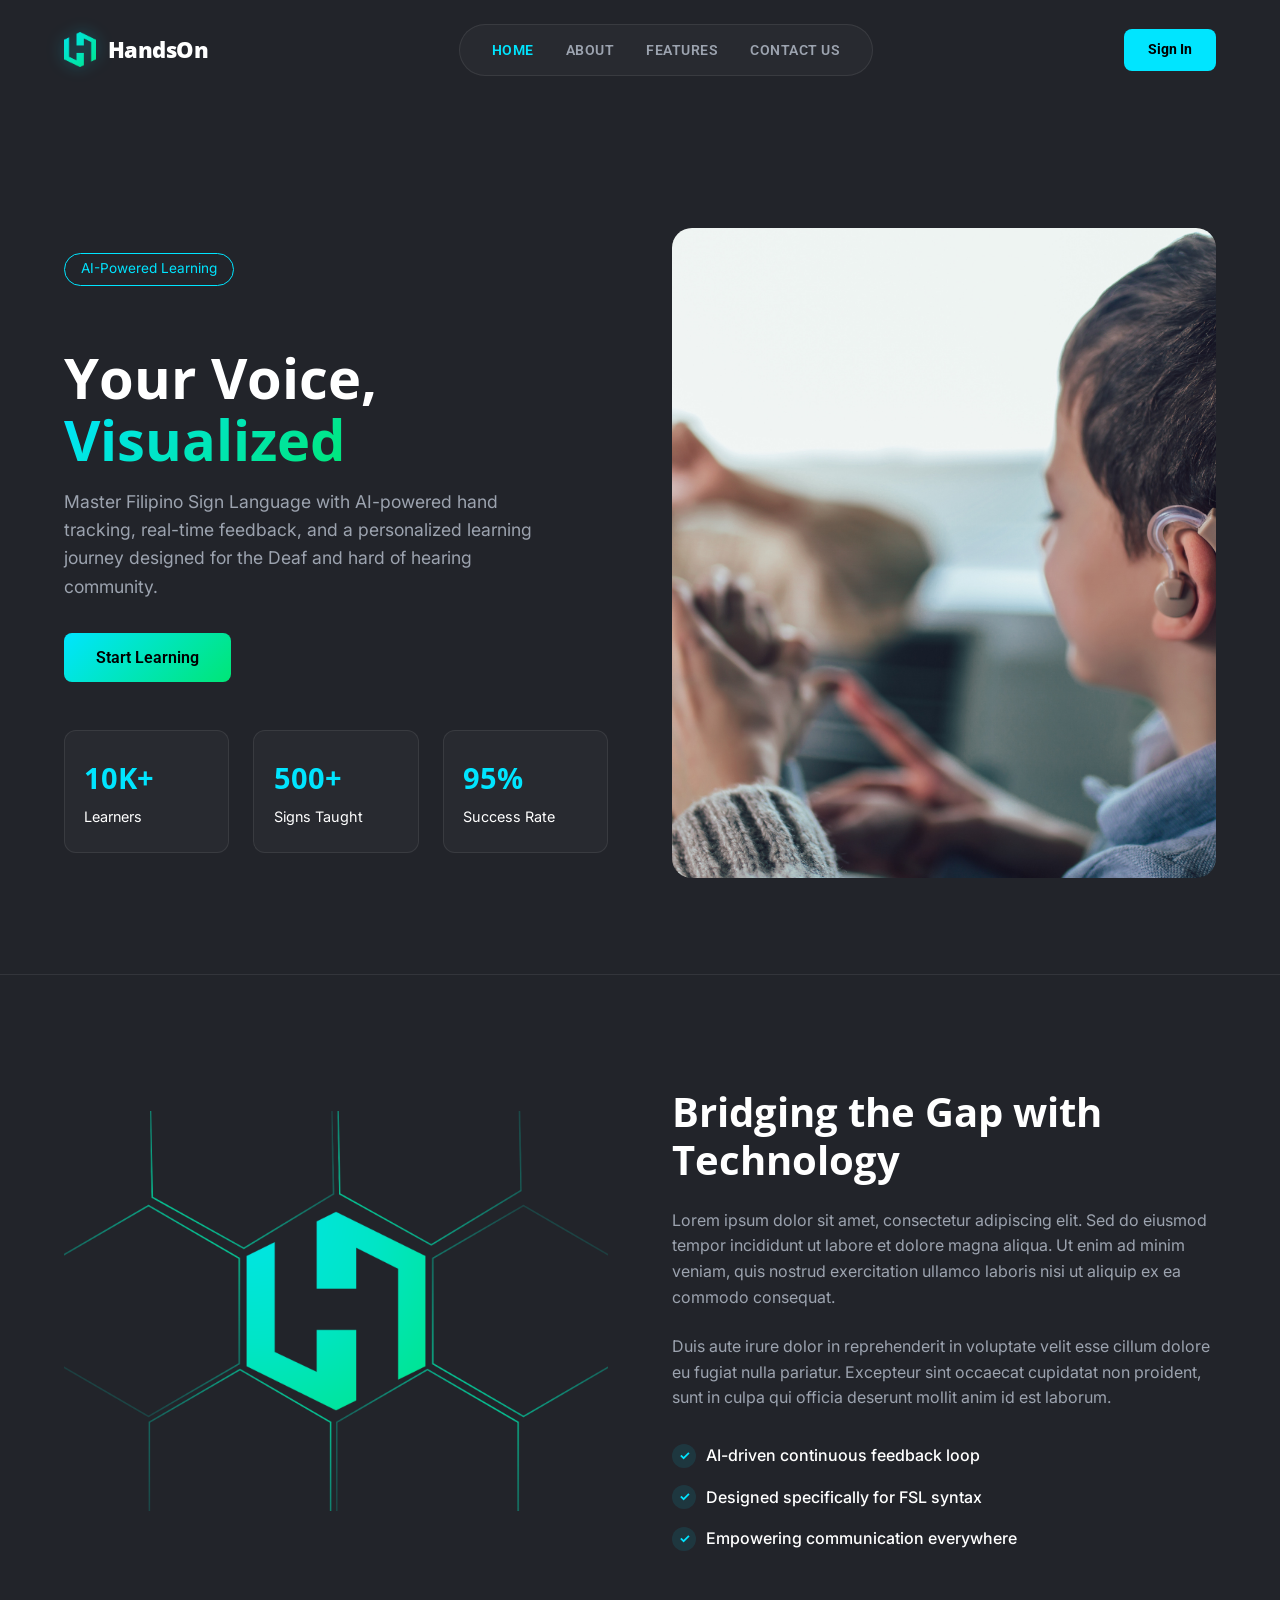
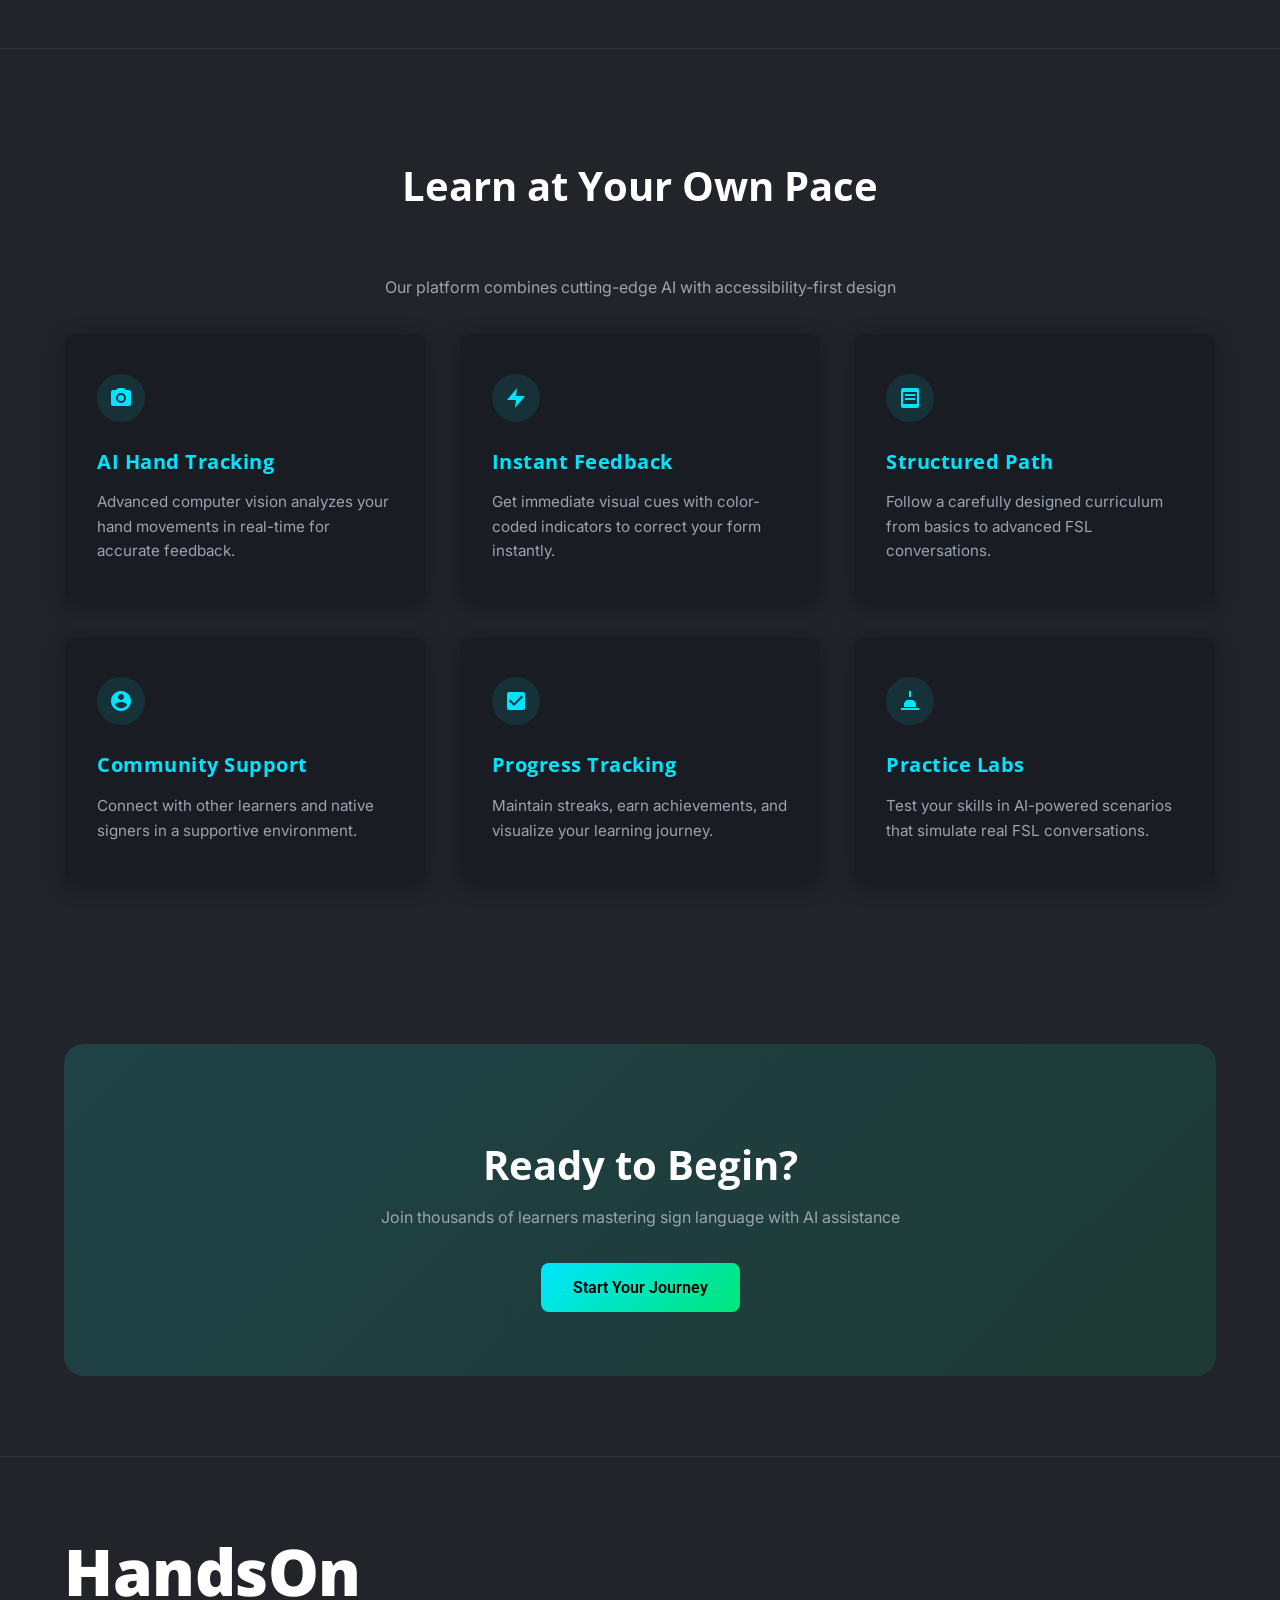
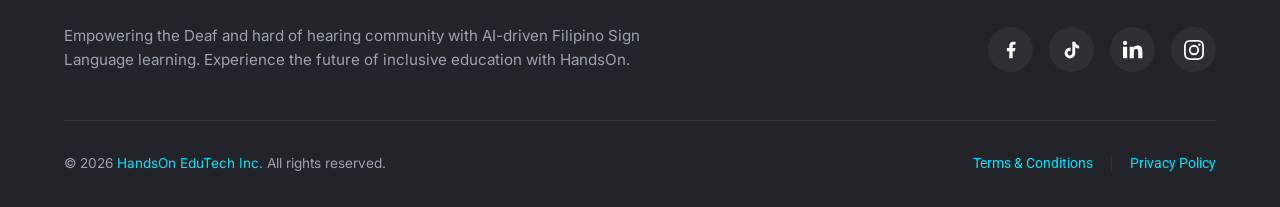
==== commit 3963851b: "edit landing page" ====
--- a/index.html
+++ b/index.html
@@ -4,23 +4,49 @@
     <meta charset="UTF-8">
     <meta name="viewport" content="width=device-width, initial-scale=1.0">
     <title>HandsOn - FSL Learning</title>
-    <link rel="stylesheet" href="css/style.css">
+    <link rel="icon" type="image/png" sizes="32x32" href="assets/logo.png">
+    
+    <!-- Google Fonts Import for Performance -->
+    <link rel="preconnect" href="https://fonts.googleapis.com">
+    <link rel="preconnect" href="https://fonts.gstatic.com" crossorigin>
+    <link href="https://fonts.googleapis.com/css2?family=Inter:ital,opsz,wght@0,14..32,100..900;1,14..32,100..900&family=Open+Sans:ital,wght@0,300..800;1,300..800&family=Roboto:ital,wght@0,100..900;1,100..900&display=swap" rel="stylesheet">
+    
+    <link rel="stylesheet" href="css/index.css">
 </head>
 <body>
+    
+    <!-- Navbar -->
     <nav class="navbar">
-        <div class="logo">HandsOn</div>
-        <a href="login.html" class="btn-signin" style="text-decoration: none;">Sign In</a>
+        
+        <div class="logo-wrapper">
+            <!-- Replace 'assets/logo.png' with your actual file path -->
+            <img src="assets/logo.png" alt="HandsOn Logo" class="nav-logo-img">
+            <div class="logo-text">HandsOn</div>
+        </div>
+                
+        <!-- The centralized pill menu with correct # IDs -->
+        <ul class="nav-links">
+            <li><a href="#home">HOME</a></li>
+            <li><a href="#about-section">ABOUT</a></li>
+            <li><a href="#features-section">FEATURES</a></li>
+            <li><a href="#footer">CONTACT US</a></li>
+        </ul>
+
+        <!-- The two buttons on the right -->
+        <div class="nav-actions">
+            <a href="login.html" class="btn-solid">Sign In</a>
+        </div>
     </nav>
 
-    <header class="hero">
+    <!-- Hero Section -->
+    <header id="home" class="hero">
         <div class="hero-content">
             <span class="pill-badge">AI-Powered Learning</span>
             <h1>Your Voice,<br><span class="text-gradient">Visualized</span></h1>
             <p>Master Filipino Sign Language with AI-powered hand tracking, real-time feedback, and a personalized learning journey designed for the Deaf and hard of hearing community.</p>
             
             <div class="hero-actions">
-                <a href="login.html" class="btn-primary">Start Learning →</a>
-                <a href="demo.html" class="btn-secondary">Try Demo</a>
+                <a href="login.html" class="btn-primary">Start Learning</a>
             </div>
 
             <div class="hero-stats">
@@ -39,58 +65,190 @@
             </div>
         </div>
         <div class="hero-image">
-            <img src="images/hero-image.jpg" alt="Hero Image">
+            <img src="assets/hero.png" alt="Hero Image">
         </div>
     </header>
 
-    <section class="features-section">
+    <!-- About Us Section -->
+    <section id="about-section" class="about-section fade-in-section">
+        <div class="about-image">
+            <!-- Placeholder for a team photo or graphic -->
+            <div class="image-placeholder">
+                <img src="assets/about-us.png" alt="HandsOn Logo" class="about-logo-img">
+            </div>
+        </div>
+        <div class="about-content">
+            <h2>Bridging the Gap with Technology</h2>
+            <p>Lorem ipsum dolor sit amet, consectetur adipiscing elit. Sed do eiusmod tempor incididunt ut labore et dolore magna aliqua. Ut enim ad minim veniam, quis nostrud exercitation ullamco laboris nisi ut aliquip ex ea commodo consequat.</p>
+            <p>Duis aute irure dolor in reprehenderit in voluptate velit esse cillum dolore eu fugiat nulla pariatur. Excepteur sint occaecat cupidatat non proident, sunt in culpa qui officia deserunt mollit anim id est laborum.</p>
+            
+            <ul class="about-list">
+                <li><span class="check-icon">✓</span> AI-driven continuous feedback loop</li>
+                <li><span class="check-icon">✓</span> Designed specifically for FSL syntax</li>
+                <li><span class="check-icon">✓</span> Empowering communication everywhere</li>
+            </ul>
+        </div>
+    </section>
+
+    <!-- Features Section -->
+    <section id="features-section" class="features-section fade-in-section">
         <h2>Learn at Your Own Pace</h2>
         <p>Our platform combines cutting-edge AI with accessibility-first design</p>
         
         <div class="features-grid">
-            <div class="feature-card">
-                <div class="feature-icon">📷</div>
+            <!-- Card 1 -->
+            <div class="feature-card">
+                <div class="feature-icon">
+                    <svg xmlns="http://www.w3.org/2000/svg" viewBox="0 0 24 24"><path d="M4 4h3l2-2h6l2 2h3a2 2 0 0 1 2 2v12a2 2 0 0 1-2 2H4a2 2 0 0 1-2-2V6a2 2 0 0 1 2-2zm8 3a5 5 0 1 0 0 10 5 5 0 0 0 0-10zm0 2a3 3 0 1 1 0 6 3 3 0 0 1 0-6z"/></svg>
+                </div>
                 <h3>AI Hand Tracking</h3>
                 <p>Advanced computer vision analyzes your hand movements in real-time for accurate feedback.</p>
             </div>
-            <div class="feature-card">
-                <div class="feature-icon">⚡</div>
+            
+            <!-- Card 2 -->
+            <div class="feature-card">
+                <div class="feature-icon">
+                    <svg xmlns="http://www.w3.org/2000/svg" viewBox="0 0 24 24"><path d="M13 2L3 14h9l-1 8 10-12h-9l1-8z"/></svg>
+                </div>
                 <h3>Instant Feedback</h3>
                 <p>Get immediate visual cues with color-coded indicators to correct your form instantly.</p>
             </div>
-            <div class="feature-card">
-                <div class="feature-icon">📖</div>
+            
+            <!-- Card 3 -->
+            <div class="feature-card">
+                <div class="feature-icon">
+                    <svg xmlns="http://www.w3.org/2000/svg" viewBox="0 0 24 24"><path d="M3 4a2 2 0 0 1 2-2h14a2 2 0 0 1 2 2v16a2 2 0 0 1-2 2H5a2 2 0 0 1-2-2V4zm2 2v12h14V6H5zm2 2h10v2H7V8zm0 4h10v2H7v-2z"/></svg>
+                </div>
                 <h3>Structured Path</h3>
                 <p>Follow a carefully designed curriculum from basics to advanced FSL conversations.</p>
             </div>
-            <div class="feature-card">
-                <div class="feature-icon">👥</div>
+            
+            <!-- Card 4 -->
+            <div class="feature-card">
+                <div class="feature-icon">
+                    <svg xmlns="http://www.w3.org/2000/svg" viewBox="0 0 24 24"><path d="M12 2C6.48 2 2 6.48 2 12s4.48 10 10 10 10-4.48 10-10S17.52 2 12 2zm0 3c1.66 0 3 1.34 3 3s-1.34 3-3 3-3-1.34-3-3 1.34-3 3-3zm0 14.2c-2.5 0-4.71-1.28-6-3.22.03-1.99 4-3.08 6-3.08 1.99 0 5.97 1.09 6 3.08-1.29 1.94-3.5 3.22-6 3.22z"/></svg>
+                </div>
                 <h3>Community Support</h3>
                 <p>Connect with other learners and native signers in a supportive environment.</p>
             </div>
-            <div class="feature-card">
-                <div class="feature-icon">✅</div>
+            
+            <!-- Card 5 -->
+            <div class="feature-card">
+                <div class="feature-icon">
+                    <svg xmlns="http://www.w3.org/2000/svg" viewBox="0 0 24 24"><path d="M19 3H5c-1.11 0-2 .9-2 2v14c0 1.1.89 2 2 2h14c1.1 0 2-.9 2-2V5c0-1.1-.9-2-2-2zm-9 14l-5-5 1.41-1.41L10 14.17l7.59-7.59L19 8l-9 9z"/></svg>
+                </div>
                 <h3>Progress Tracking</h3>
                 <p>Maintain streaks, earn achievements, and visualize your learning journey.</p>
             </div>
-            <div class="feature-card">
-                <div class="feature-icon">🔬</div>
+            
+            <!-- Card 6 -->
+            <div class="feature-card">
+                <div class="feature-icon">
+                    <svg xmlns="http://www.w3.org/2000/svg" viewBox="0 0 24 24"><path d="M21 21H3v-2h18v2zM13 2h-2v6h2V2zm4.29 14l-2.25-3H8.96l-2.25 3h10.58zM8.5 11l-2.5 3.33V18h12v-3.67L15.5 11h-7z"/></svg>
+                </div>
                 <h3>Practice Labs</h3>
                 <p>Test your skills in AI-powered scenarios that simulate real FSL conversations.</p>
             </div>
         </div>
     </section>
 
-    <section class="cta-section">
+    <!-- CTA Section -->
+    <section id="cta-section" class="cta-section fade-in-section">
         <div class="cta-box">
             <h2>Ready to Begin?</h2>
             <p>Join thousands of learners mastering sign language with AI assistance</p>
             <a href="login.html" class="btn-primary">Start Your Journey</a>
         </div>
     </section>
-
-    <footer>
-        <p>© 2026 HandsOn. Empowering communication through visual learning.</p>
+    
+    <!-- Main Footer -->
+    <footer id="footer" class="main-footer">
+        <div class="footer-top">
+            <div class="footer-brand">
+                <div class="logo">HandsOn</div>
+                <p>Empowering the Deaf and hard of hearing community with AI-driven Filipino Sign Language learning. Experience the future of inclusive education with HandsOn.</p>
+            </div>
+            
+            <div class="footer-socials">
+                <!-- Facebook -->
+                <a href="#" class="social-icon">
+                    <svg xmlns="http://www.w3.org/2000/svg" viewBox="0 0 24 24"><path d="M14 13.5h2.5l1-4H14v-2c0-1.03 0-2 2-2h1.5V2.14c-.326-.043-1.557-.14-2.857-.14C11.928 2 10 3.657 10 6.7v2.8H7v4h3V22h4v-8.5z"/></svg>
+                </a>
+                <!-- TikTok -->
+                <a href="#" class="social-icon">
+                    <svg xmlns="http://www.w3.org/2000/svg" viewBox="0 0 24 24"><path d="M19.59 6.69a4.83 4.83 0 0 1-3.77-4.25V2h-3.45v13.67a2.89 2.89 0 0 1-5.2 1.74 2.89 2.89 0 0 1 2.31-4.64 2.93 2.93 0 0 1 .88.13V9.4a6.84 6.84 0 0 0-1-.05A6.33 6.33 0 0 0 5 20.1a6.34 6.34 0 0 0 10.86-4.43v-7a8.16 8.16 0 0 0 4.77 1.52v-3.4a4.85 4.85 0 0 1-1-.1z"/></svg>
+                </a>
+                <!-- LinkedIn -->
+                <a href="#" class="social-icon">
+                    <svg xmlns="http://www.w3.org/2000/svg" viewBox="0 0 24 24"><path d="M4.98 3.5c0 1.381-1.11 2.5-2.48 2.5s-2.48-1.119-2.48-2.5c0-1.38 1.11-2.5 2.48-2.5s2.48 1.12 2.48 2.5zm.02 4.5h-5v14h5v-14zm7.982 0h-4.968v14h4.969v-7.396c0-1.979.375-3.904 2.834-3.904 2.417 0 2.449 2.274 2.449 4.029v7.271h4.988v-7.982c0-4.275-.92-7.541-5.882-7.541-2.396 0-4.004 1.314-4.676 2.569h-.033V8z"/></svg>
+                </a>
+                <!-- Instagram -->
+                <a href="#" class="social-icon">
+                    <svg xmlns="http://www.w3.org/2000/svg" viewBox="0 0 24 24"><path d="M12 2.163c3.204 0 3.584.012 4.85.07 3.252.148 4.771 1.691 4.919 4.919.058 1.265.069 1.645.069 4.849 0 3.205-.012 3.584-.069 4.849-.149 3.225-1.664 4.771-4.919 4.919-1.266.058-1.644.07-4.85.07-3.204 0-3.584-.012-4.849-.07-3.26-.149-4.771-1.699-4.919-4.92-.058-1.265-.07-1.644-.07-4.849 0-3.204.013-3.583.07-4.849.149-3.227 1.664-4.771 4.919-4.919 1.266-.057 1.645-.069 4.849-.069zM12 0C8.741 0 8.333.014 7.053.072 2.695.272.273 2.69.073 7.052.014 8.333 0 8.741 0 12c0 3.259.014 3.668.072 4.948.2 4.358 2.618 6.78 6.98 6.98C8.333 23.986 8.741 24 12 24c3.259 0 3.668-.014 4.948-.072 4.354-.2 6.782-2.618 6.979-6.98.059-1.28.073-1.689.073-4.948 0-3.259-.014-3.667-.072-4.947-.196-4.354-2.617-6.78-6.979-6.98C15.668.014 15.259 0 12 0zm0 5.838a6.162 6.162 0 100 12.324 6.162 6.162 0 000-12.324zM12 16a4 4 0 110-8 4 4 0 010 8zm6.406-11.845a1.44 1.44 0 100 2.881 1.44 1.44 0 000-2.881z"/></svg>
+                </a>
+            </div>
+        </div>
+
+        <div class="footer-bottom">
+            <p>&copy; 2026 <span class="highlight-text">HandsOn EduTech Inc.</span> All rights reserved.</p>
+            <div class="footer-links">
+                <a href="#">Terms & Conditions</a>
+                <span class="separator">|</span>
+                <a href="#">Privacy Policy</a>
+            </div>
+        </div>
     </footer>
+
+    <!-- Scroll Animation JavaScript -->
+    <script>
+        document.addEventListener("DOMContentLoaded", function() {
+            
+            // --- 1. SCROLL FADE ANIMATION ---
+            const observer = new IntersectionObserver((entries) => {
+                entries.forEach(entry => {
+                    if (entry.isIntersecting) {
+                        entry.target.classList.add('is-visible');
+                    } else {
+                        entry.target.classList.remove('is-visible');
+                    }
+                });
+            }, {
+                threshold: 0.15 
+            });
+
+            const hiddenElements = document.querySelectorAll('.fade-in-section');
+            hiddenElements.forEach((el) => observer.observe(el));
+
+            // --- 2. SCROLL SPY FOR NAVBAR LINKS ---
+            const sections = document.querySelectorAll("header[id], section[id], footer[id]");
+            const navLinks = document.querySelectorAll(".nav-links a");
+
+            window.addEventListener("scroll", () => {
+                let current = "";
+                
+                // Find out which section is currently on the screen
+                sections.forEach((section) => {
+                    const sectionTop = section.offsetTop;
+                    if (scrollY >= (sectionTop - 200)) {
+                        current = section.getAttribute("id");
+                    }
+                });
+
+                // THE FIX: Check if we are at the absolute bottom of the page!
+                // If we hit the bottom, force the active section to be the footer.
+                if ((window.innerHeight + Math.round(window.scrollY)) >= document.body.offsetHeight - 50) {
+                    current = "footer";
+                }
+
+                // Remove 'active' from all links, and add it to the current one
+                navLinks.forEach((link) => {
+                    link.classList.remove("active");
+                    if (link.getAttribute("href") === `#${current}`) {
+                        link.classList.add("active");
+                    }
+                });
+            });
+        });
+    </script>
 </body>
 </html>
--- a/css/index.css
+++ b/css/index.css
@@ -0,0 +1,679 @@
+/* css/index.css - Landing Page Styles */
+html {
+    scroll-behavior: smooth;
+}
+/* --- Global Variables --- */
+:root {
+    /* General & Landing Variables */
+    --bg-dark: #22242a; 
+    --bg-card: #2c2f36; 
+    --text-light: #ffffff;
+    --text-muted: #9ca3af;
+    --gradient-primary: linear-gradient(135deg, #00e5ff, #00e676);
+    --border-subtle: rgba(255, 255, 255, 0.08);
+
+    /* Dashboard Specific Variables */
+    --bg-darker: #1f2128;
+    --dash-card: #2c2f36;
+    --text-main: #ffffff;
+    --text-dim: #9ca3af;
+    --state-green: #34d399;
+    --state-blue: #0ea5e9;
+    --state-locked: #374151;
+    --border-line: rgba(255, 255, 255, 0.1);
+}
+
+body {
+    margin: 0;
+    font-family: 'Inter', -apple-system, sans-serif;
+    background-color: var(--bg-dark);
+    color: var(--text-light);
+    line-height: 1.6;
+}
+
+/* Headings */
+h1, h2, h3 {
+    font-family: 'Open Sans', sans-serif;
+}
+
+h2 {
+    font-size: 2.5rem;
+    line-height: 1.2;
+}
+
+/* Buttons and Navigation Links */
+button, a[href], .btn-primary, .btn-secondary, .btn-signin, .navbar, .nav-link, .dropdown-item {
+    font-family: 'Roboto', sans-serif;
+}
+
+/* Labels */
+label {
+    font-family: 'Inter', sans-serif;
+}
+
+/* --- Navigation --- */
+.navbar {
+    display: flex;
+    justify-content: space-between;
+    align-items: center;
+    padding: 1.5rem 5%;
+    
+    /* Makes it float */
+    position: sticky;
+    top: 0;
+    z-index: 1000; 
+    
+    /* Removed the bottom border to match the seamless look of your reference image */
+    background-color: var(--bg-dark); 
+}
+
+/* --- Updated Logo Branding --- */
+.logo-wrapper {
+    display: flex;
+    align-items: center;
+    gap: 12px;
+    text-decoration: none;
+}
+
+.nav-logo-img {
+    height: 35px; /* Adjust this to match your navbar height */
+    width: auto;  /* Maintains aspect ratio */
+    object-fit: contain;
+    /* Optional: Adds a subtle glow if your logo has transparency */
+    filter: drop-shadow(0 0 8px rgba(0, 229, 255, 0.3)); 
+}
+
+.logo-text {
+    font-size: 1.4rem;
+    font-weight: 800;
+    letter-spacing: -0.5px;
+    font-family: 'Open Sans', sans-serif;
+    color: var(--text-light);
+}
+
+.logo-text span {
+    color: #00e5ff; /* Signature cyan for Project HandsOn */
+}
+/* --- Central Pill Menu --- */
+.nav-links {
+    display: flex;
+    list-style: none;
+    gap: 2rem;
+    padding: 0.75rem 2rem;
+    background-color: rgba(255, 255, 255, 0.03); /* Subtle pill background */
+    border: 1px solid var(--border-subtle);
+    border-radius: 50px; /* Pill shape */
+    margin: 0;
+}
+
+.nav-links a {
+    color: var(--text-muted);
+    text-decoration: none;
+    font-size: 0.85rem;
+    font-weight: 600;
+    letter-spacing: 0.5px;
+    transition: color 0.2s;
+}
+
+.nav-links a:hover {
+    color: var(--text-light);
+}
+
+.nav-links a.active {
+    color: #00e5ff; /* Cyan active state */
+}
+
+/* --- Right Side Buttons --- */
+.nav-actions {
+    display: flex;
+    gap: 1rem;
+    align-items: center;
+}
+
+.btn-outline {
+    background: transparent;
+    border: 1px solid #00e5ff;
+    color: #00e5ff;
+    padding: 0.6rem 1.5rem;
+    border-radius: 8px; 
+    font-weight: 600;
+    text-decoration: none;
+    font-size: 0.9rem;
+    transition: transform 0.2s ease, background-color 0.2s ease, box-shadow 0.2s ease, color 0.2s ease;
+    cursor: pointer;
+}
+
+.btn-outline:hover {
+    background: rgba(0, 229, 255, 0.1);
+    transform: translateY(-2px);
+    box-shadow: 0 8px 18px rgba(0, 229, 255, 0.15);
+}
+
+.btn-solid {
+    background: #00e5ff; /* Solid cyan */
+    color: #000;
+    padding: 0.6rem 1.5rem;
+    border-radius: 8px;
+    font-weight: 700;
+    text-decoration: none;
+    font-size: 0.9rem;
+    transition: transform 0.2s ease, opacity 0.2s ease, box-shadow 0.2s ease;
+}
+
+.btn-solid:hover {
+    opacity: 0.92;
+    transform: translateY(-2px);
+    box-shadow: 0 10px 20px rgba(0, 229, 255, 0.22);
+}
+
+/* --- Buttons & Utilities --- */
+.btn-primary {
+    background: var(--gradient-primary);
+    color: #000;
+    font-weight: 600;
+    padding: 0.75rem 2rem;
+    border: none;
+    border-radius: 8px;
+    cursor: pointer;
+    text-decoration: none;
+    display: inline-block;
+    transition: transform 0.2s ease, box-shadow 0.2s ease, filter 0.2s ease;
+}
+
+.btn-primary:hover {
+    transform: translateY(-2px);
+    box-shadow: 0 10px 24px rgba(0, 229, 255, 0.22);
+    filter: brightness(1.03);
+}
+
+.btn-secondary {
+    background: rgba(255, 255, 255, 0.1);
+    color: var(--text-light);
+    font-weight: 600;
+    padding: 0.75rem 2rem;
+    border: none;
+    border-radius: 8px;
+    cursor: pointer;
+    transition: transform 0.2s ease, background-color 0.2s ease, box-shadow 0.2s ease;
+}
+
+.btn-secondary:hover {
+    background: rgba(255, 255, 255, 0.16);
+    transform: translateY(-2px);
+    box-shadow: 0 8px 18px rgba(0, 0, 0, 0.2);
+}
+
+.text-gradient {
+    background: var(--gradient-primary);
+    -webkit-background-clip: text;
+    -webkit-text-fill-color: transparent;
+}
+
+/* --- Hero Section --- */
+.hero {
+    display: flex;
+    /* We use padding to control the exact size instead of 100vh */
+    /* 8rem top, 5% right, 6rem bottom, 5% left */
+    padding: 8rem 5% 6rem 5%; 
+    gap: 4rem;
+    align-items: center;
+    border-bottom: 1px solid var(--border-subtle); 
+}
+
+.hero-content {
+    flex: 1;
+}
+
+.pill-badge {
+    border: 1px solid #00e5ff;
+    color: #00e5ff;
+    padding: 0.3rem 1rem;
+    border-radius: 20px;
+    font-size: 0.85rem;
+    display: inline-block;
+    margin-bottom: 1.5rem;
+}
+
+.hero h1 {
+    font-size: 3.5rem;
+    line-height: 1.1;
+    margin-bottom: 1rem;
+}
+
+.hero p {
+    color: var(--text-muted);
+    font-size: 1.1rem;
+    margin-bottom: 2rem;
+    max-width: 90%;
+}
+
+.hero-actions {
+    display: flex;
+    gap: 1rem;
+    margin-bottom: 3rem;
+}
+
+.hero-stats {
+    display: flex;
+    gap: 1.5rem; /* Reduced from 3rem so the cards look balanced */
+    margin-top: 2rem;
+}
+
+.stat {
+    flex: 1; /* Makes all cards equal width */
+    background-color: rgba(255, 255, 255, 0.03); /* Subtle dark background */
+    border: 1px solid rgba(255, 255, 255, 0.08); /* Faint gray border */
+    border-radius: 12px;
+    padding: 1.5rem 1.2rem;
+    transition: transform 0.2s ease, box-shadow 0.2s ease, border-color 0.2s;
+}
+
+/* The glowing active card effect (like the first SOFI card) */
+.stat.active-stat {
+    border-color: #00e5ff;
+    background-color: rgba(0, 229, 255, 0.02);
+    box-shadow: 0 10px 30px rgba(0, 229, 255, 0.15); /* Soft cyan glow */
+}
+
+/* Optional hover effect for the other cards */
+.stat:not(.active-stat):hover {
+    border-color: rgba(0, 229, 255, 0.5);
+    transform: translateY(-2px);
+}
+
+.stat h3 {
+    font-size: 1.8rem; /* Slightly larger for impact */
+    margin: 0 0 0.2rem 0; /* Tiny gap below the number */
+    color: #00e5ff; /* Cyan numbers! */
+}
+
+.stat p {
+    font-size: 0.9rem;
+    margin: 0;
+    color: var(--text-light);
+}
+
+/* Make them stack neatly on mobile */
+@media (max-width: 768px) {
+    .hero-stats {
+        flex-direction: column;
+    }
+}
+
+.hero-image {
+    flex: 1;
+    background: #333; 
+    height: 650px;
+    border-radius: 20px;
+    position: relative;
+}
+
+/* ADD THIS NEW RULE */
+.hero-image img {
+    width: 100%;
+    height: 100%;
+    object-fit: cover; /* Makes the image fill the box without squishing or stretching */
+    border-radius: 20px; /* Matches the container's rounded corners */
+}
+
+/* --- Features Section --- */
+.features-section {
+    display: flex;
+    flex-direction: column;
+    align-items: center;
+    padding: 5rem 5%;
+    gap: 2rem;
+    text-align: center;
+}
+
+.features-section > p {
+    max-width: 680px;
+    margin: 0;
+    color: var(--text-muted);
+}
+
+.features-grid {
+    width: 100%;
+    display: grid;
+    grid-template-columns: repeat(3, 1fr);
+    gap: 2rem;
+}
+
+.feature-card {
+    background-color: #1a1c23; /* Much darker background to match your reference */
+    padding: 2.5rem 2rem;
+    border-radius: 12px;
+    text-align: left;
+    border: 1px solid rgba(255, 255, 255, 0.02);
+    box-shadow: 0 4px 20px rgba(0, 0, 0, 0.3);
+    position: relative;
+    overflow: hidden;
+    transition: transform 0.3s ease, box-shadow 0.3s ease;
+}
+
+/* Creates the glowing green/cyan line at the bottom when hovered */
+.feature-card::after {
+    content: '';
+    position: absolute;
+    bottom: 0;
+    left: 0;
+    width: 100%;
+    height: 3px;
+    background: var(--gradient-primary); 
+    opacity: 0;
+    transition: opacity 0.3s ease;
+}
+
+.feature-card:hover {
+    transform: translateY(-5px);
+    box-shadow: 0 10px 30px rgba(0, 0, 0, 0.5);
+}
+
+.feature-card:hover::after {
+    opacity: 1;
+}
+
+/* Circular Icon Container */
+.feature-icon {
+    width: 48px;
+    height: 48px;
+    background-color: rgba(0, 229, 255, 0.1); /* Faint cyan background */
+    border-radius: 50%;
+    display: flex;
+    align-items: center;
+    justify-content: center;
+    color: #00e5ff; /* Cyan icon color */
+    margin-bottom: 1.5rem;
+}
+
+/* Size and fill the SVG icons */
+.feature-icon svg {
+    width: 24px;
+    height: 24px;
+    fill: currentColor;
+}
+
+/* Cyan Headings */
+.feature-card h3 {
+    color: #00e5ff;
+    margin-top: 0;
+    margin-bottom: 0.8rem;
+    font-size: 1.25rem;
+    letter-spacing: 0.5px;
+}
+
+/* Muted Text */
+.feature-card p {
+    color: var(--text-muted);
+    font-size: 0.95rem;
+    line-height: 1.6;
+    margin: 0;
+}
+
+/* Responsive Grid for Mobile */
+@media (max-width: 992px) {
+    .features-grid {
+        grid-template-columns: repeat(2, 1fr);
+    }
+}
+
+@media (max-width: 768px) {
+    .features-grid {
+        grid-template-columns: 1fr;
+    }
+}
+
+/* --- Bottom CTA Section --- */
+.cta-section {
+    padding: 5rem 5%;
+}
+
+.cta-box {
+    background: linear-gradient(135deg, #1f4247, #1e3a34);
+    padding: 4rem 2rem;
+    text-align: center;
+    border-radius: 20px;
+}
+
+.cta-box h2 {
+    margin-bottom: 0.5rem;
+}
+
+.cta-box p {
+    color: var(--text-muted);
+    margin-bottom: 2rem;
+}
+
+footer {
+    text-align: center;
+    padding: 2rem;
+    color: var(--text-muted);
+    font-size: 0.85rem;
+    border-top: 1px solid var(--border-subtle);
+}
+
+/* --- Scroll Animations --- */
+.fade-in-section {
+    opacity: 0;
+    transform: translateY(40px); /* Pushes it down slightly */
+    visibility: hidden;
+    transition: opacity 0.8s ease-out, transform 0.8s ease-out;
+    will-change: opacity, visibility;
+}
+
+.fade-in-section.is-visible {
+    opacity: 1;
+    transform: none; /* Brings it back to original position */
+    visibility: visible;
+}
+
+/* --- About Us Section --- */
+.about-section {
+    display: flex;
+    padding: 5rem 5%;
+    gap: 4rem;
+    align-items: center;
+    border-bottom: 1px solid var(--border-subtle);
+    
+    /* ADD THIS LINE to offset the sticky navbar */
+    scroll-margin-top: 120px; 
+}
+
+.about-content {
+    flex: 1;
+}
+
+.about-content h2 {
+    margin-bottom: 1.5rem;
+}
+
+.about-content p {
+    color: var(--text-muted);
+    font-size: 1rem;
+    margin-bottom: 1.5rem;
+}
+
+/* Bullet list styling */
+.about-list {
+    list-style: none;
+    padding: 0;
+    margin-top: 2rem;
+}
+
+.about-list li {
+    color: var(--text-light);
+    margin-bottom: 1rem;
+    display: flex;
+    align-items: center;
+    gap: 10px;
+    font-weight: 500;
+}
+
+.check-icon {
+    color: #00e5ff;
+    font-weight: bold;
+    background: rgba(0, 229, 255, 0.1);
+    width: 24px;
+    height: 24px;
+    border-radius: 50%;
+    display: flex;
+    align-items: center;
+    justify-content: center;
+    font-size: 0.8rem;
+}
+
+/* Image Placeholder Styling */
+.about-image {
+    flex: 1;
+}
+
+.image-placeholder {
+    width: 100%;
+    height: 400px;
+    border-radius: 20px;
+    display: flex;
+    align-items: center;
+    justify-content: center;
+    color: var(--text-muted);
+    font-family: 'Roboto', sans-serif;
+    font-weight: 500;
+}
+
+/* THE FIX: Force the PNG to stay inside the box */
+.image-placeholder img {
+    width: 100%;
+    height: 100%;
+    object-fit: cover; /* This fills the 400px box perfectly without stretching */
+    transition: transform 0.3s ease;
+}
+
+/* Make it stack on smaller screens */
+@media (max-width: 768px) {
+    .about-section {
+        flex-direction: column-reverse;
+        text-align: center;
+        gap: 2rem;
+    }
+    
+    .about-list li {
+        justify-content: center;
+    }
+}
+
+/* --- Modern Footer --- */
+.main-footer {
+    padding: 4rem 5% 2rem;
+    background-color: var(--bg-dark);
+    border-top: 1px solid var(--border-subtle);
+}
+
+.footer-top {
+    display: flex;
+    justify-content: space-between;
+    align-items: flex-end; /* Aligns the social icons to the bottom of the text block */
+    margin-bottom: 3rem;
+    gap: 2rem;
+}
+
+.footer-brand {
+    max-width: 600px;
+    text-align: left;
+}
+
+.footer-brand .logo {
+    font-size: 4rem;
+    font-weight: 800;
+    letter-spacing: -0.5px;
+    font-family: 'Open Sans', sans-serif;
+    color: var(--text-light);
+}
+
+.footer-brand p {
+    color: var(--text-muted);
+    font-size: 0.95rem;
+    line-height: 1.6;
+    margin: 0;
+}
+
+/* Social Media Circular Icons */
+.footer-socials {
+    display: flex;
+    gap: 1rem;
+}
+
+.social-icon {
+    width: 45px;
+    height: 45px;
+    border-radius: 50%;
+    background-color: rgba(255, 255, 255, 0.05); /* Subtle dark circle */
+    display: flex;
+    align-items: center;
+    justify-content: center;
+    color: var(--text-light);
+    text-decoration: none;
+    transition: background-color 0.2s, color 0.2s;
+}
+
+.social-icon svg {
+    width: 20px;
+    height: 20px;
+    fill: currentColor;
+}
+
+.social-icon:hover {
+    background-color: #00e5ff; /* Glows cyan on hover */
+    color: #000; /* Icon turns black on hover */
+}
+
+/* Bottom Copyright and Links */
+.footer-bottom {
+    display: flex;
+    justify-content: space-between;
+    align-items: center;
+    padding-top: 2rem;
+    border-top: 1px solid var(--border-subtle); /* Divider line */
+    font-size: 0.85rem;
+    color: var(--text-muted);
+}
+
+.footer-bottom p {
+    margin: 0;
+}
+
+.highlight-text {
+    color: #00e5ff; /* Cyan company name */
+}
+
+.footer-links {
+    display: flex;
+    align-items: center;
+    gap: 1rem;
+}
+
+.footer-links a {
+    color: #00e5ff; /* Cyan links */
+    text-decoration: none;
+    transition: opacity 0.2s;
+}
+
+.footer-links a:hover {
+    opacity: 0.8;
+}
+
+.footer-links .separator {
+    color: var(--border-subtle);
+}
+
+/* Responsive Stacking for Mobile */
+@media (max-width: 768px) {
+    .footer-top {
+        flex-direction: column;
+        align-items: flex-start;
+    }
+    
+    .footer-bottom {
+        flex-direction: column;
+        gap: 1rem;
+        align-items: flex-start;
+    }
+}
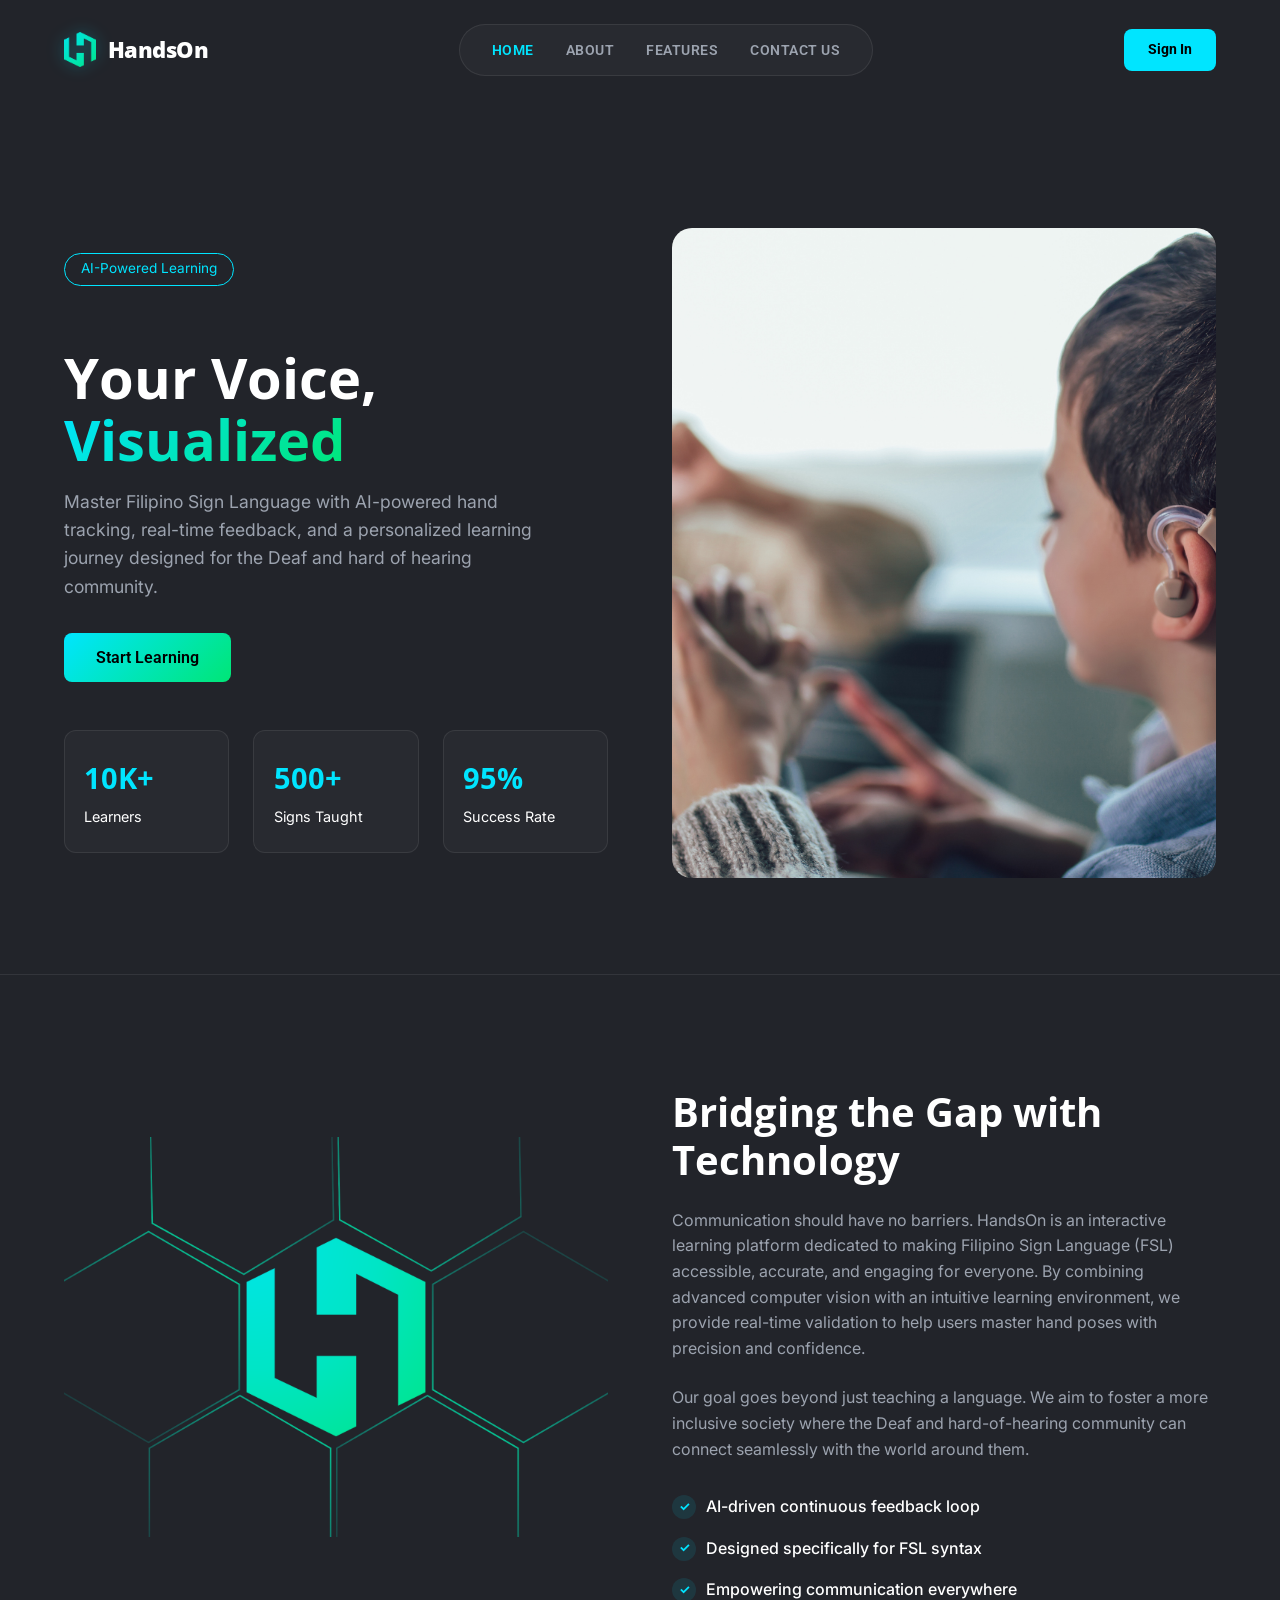
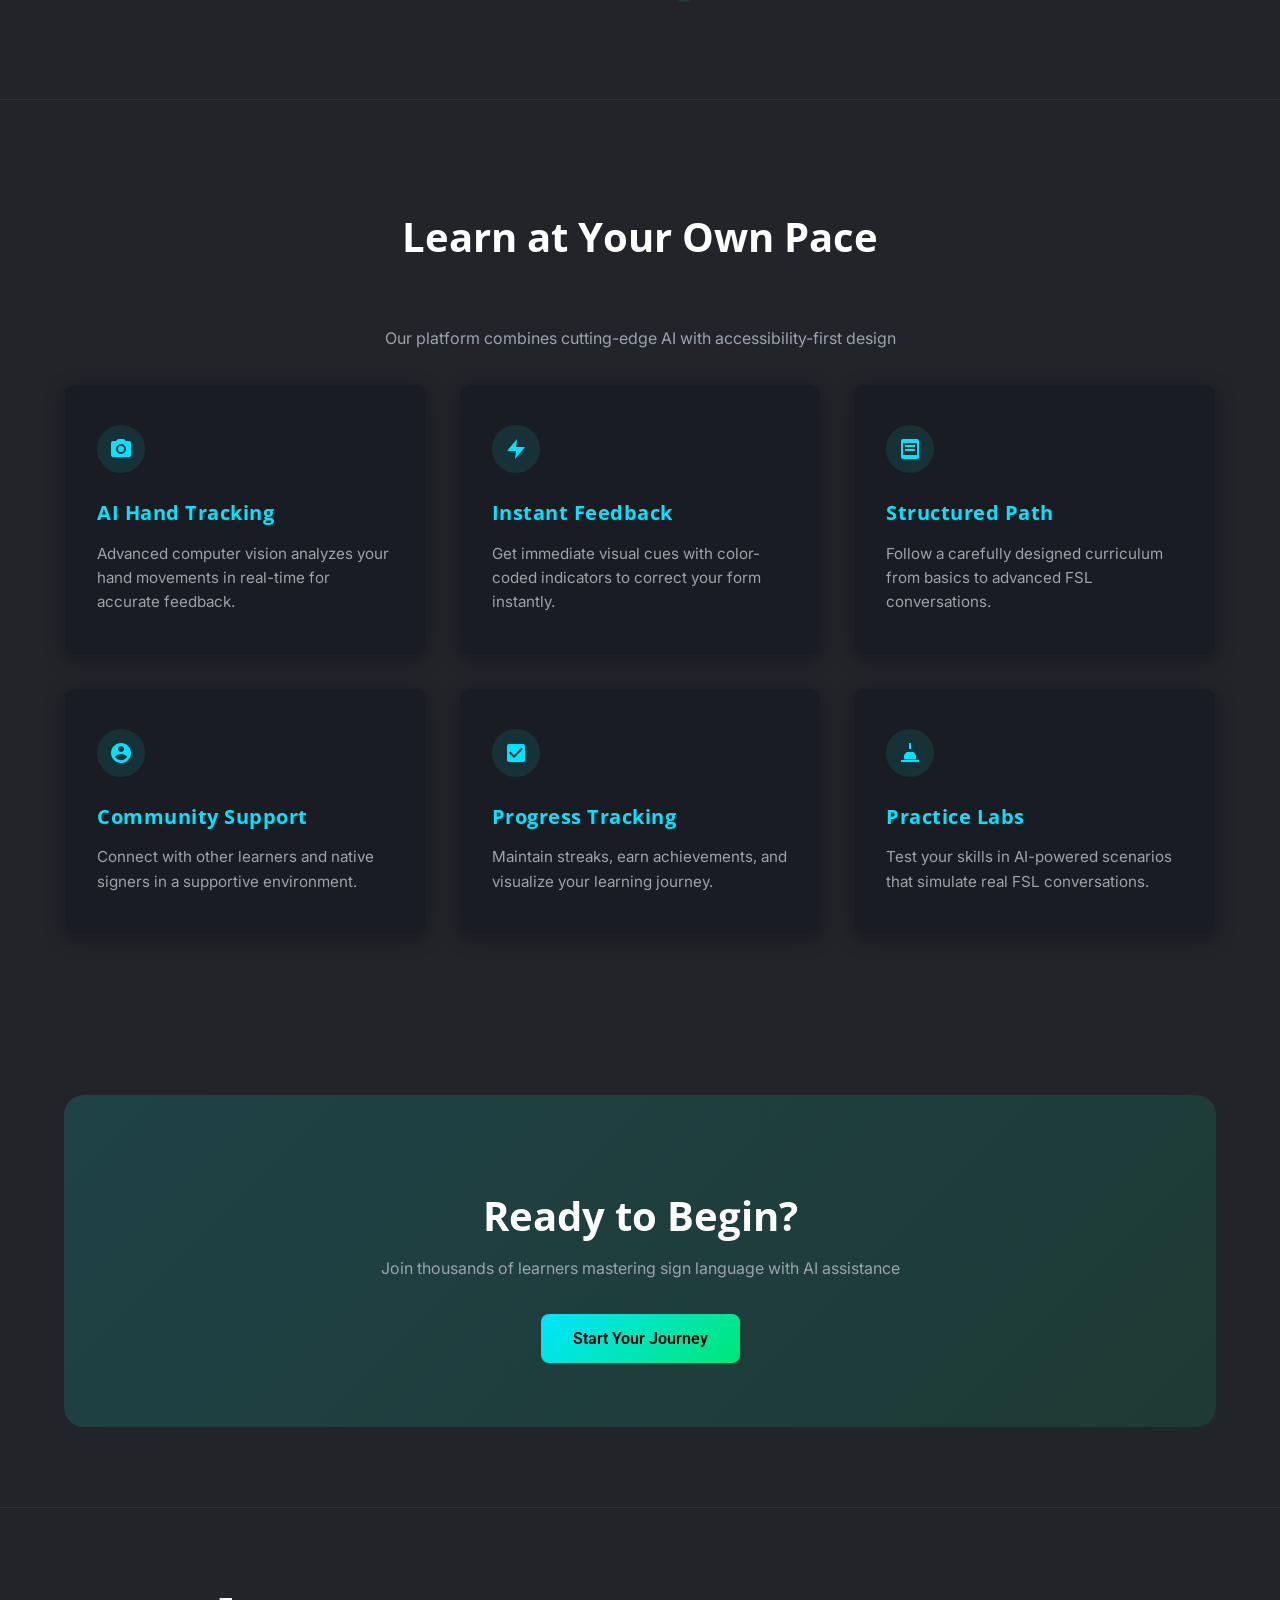
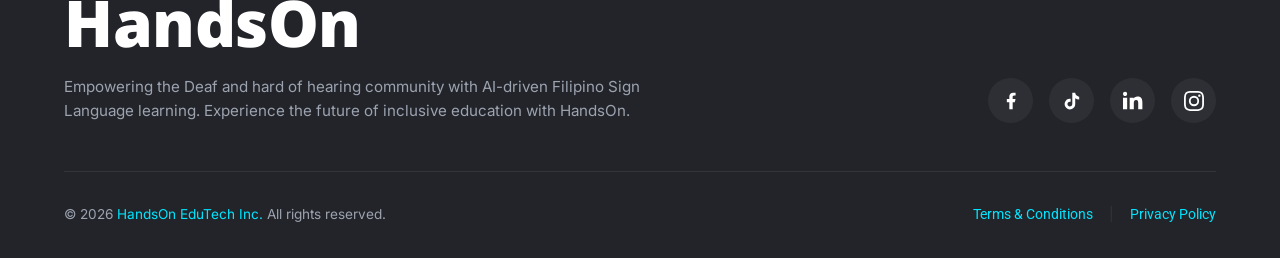
==== commit 1958f971: "added picture on login/sigup page and fixed the layout of camera on dashboard" ====
--- a/index.html
+++ b/index.html
@@ -79,8 +79,8 @@
         </div>
         <div class="about-content">
             <h2>Bridging the Gap with Technology</h2>
-            <p>Lorem ipsum dolor sit amet, consectetur adipiscing elit. Sed do eiusmod tempor incididunt ut labore et dolore magna aliqua. Ut enim ad minim veniam, quis nostrud exercitation ullamco laboris nisi ut aliquip ex ea commodo consequat.</p>
-            <p>Duis aute irure dolor in reprehenderit in voluptate velit esse cillum dolore eu fugiat nulla pariatur. Excepteur sint occaecat cupidatat non proident, sunt in culpa qui officia deserunt mollit anim id est laborum.</p>
+            <p>Communication should have no barriers. HandsOn is an interactive learning platform dedicated to making Filipino Sign Language (FSL) accessible, accurate, and engaging for everyone. By combining advanced computer vision with an intuitive learning environment, we provide real-time validation to help users master hand poses with precision and confidence.</p>
+            <p>Our goal goes beyond just teaching a language. We aim to foster a more inclusive society where the Deaf and hard-of-hearing community can connect seamlessly with the world around them.</p>
             
             <ul class="about-list">
                 <li><span class="check-icon">✓</span> AI-driven continuous feedback loop</li>
